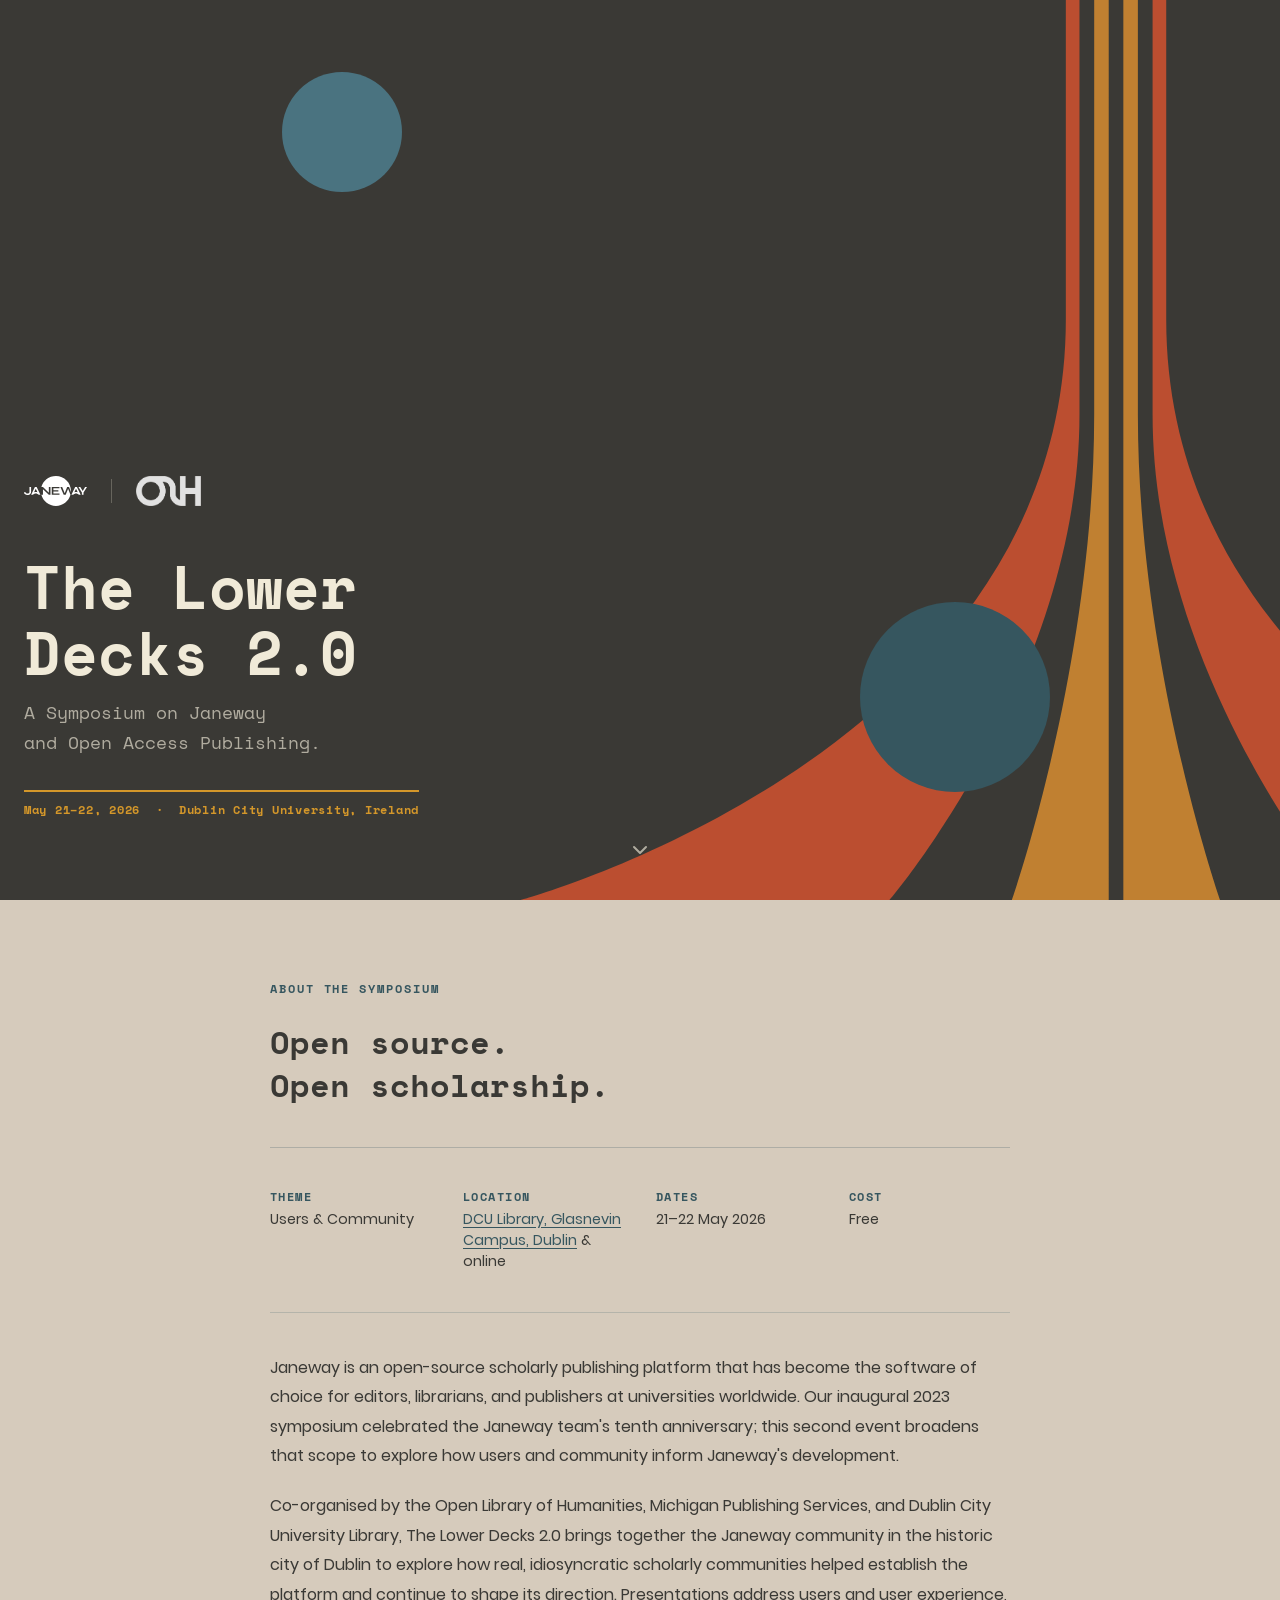
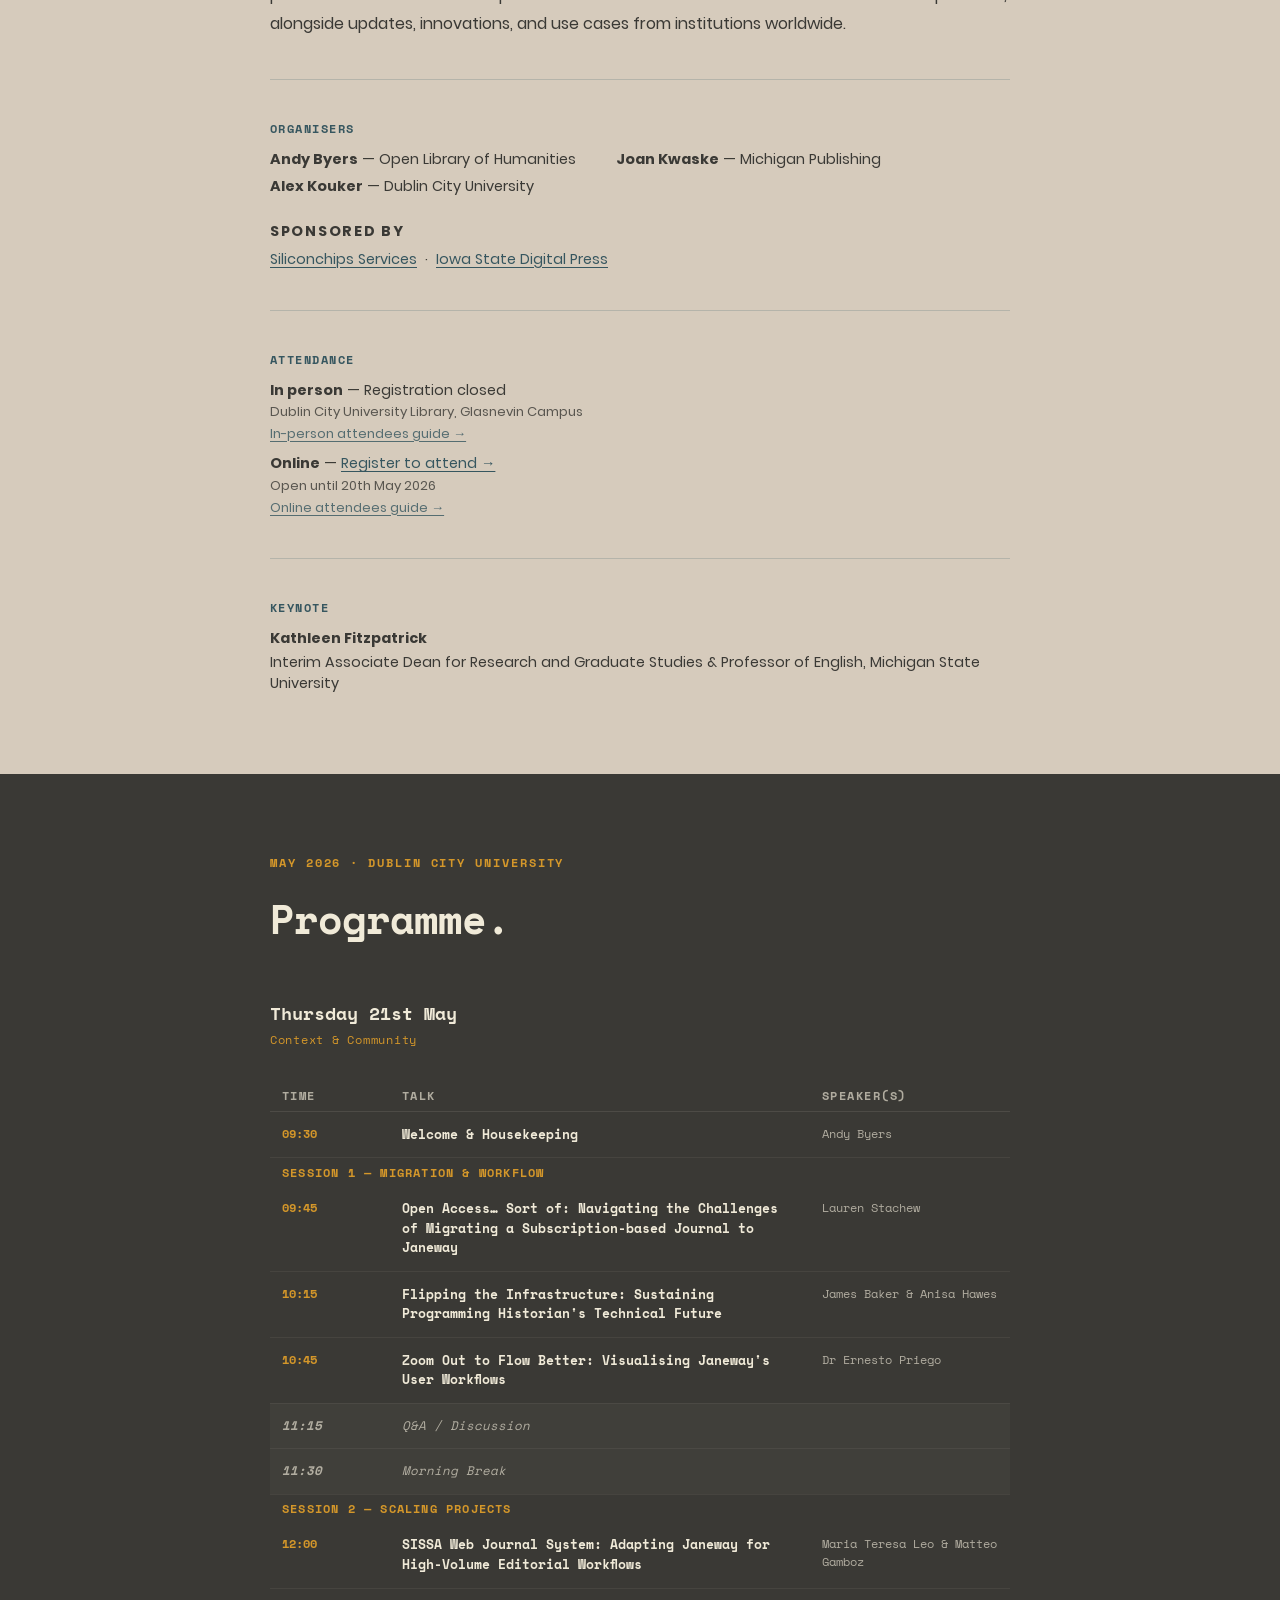
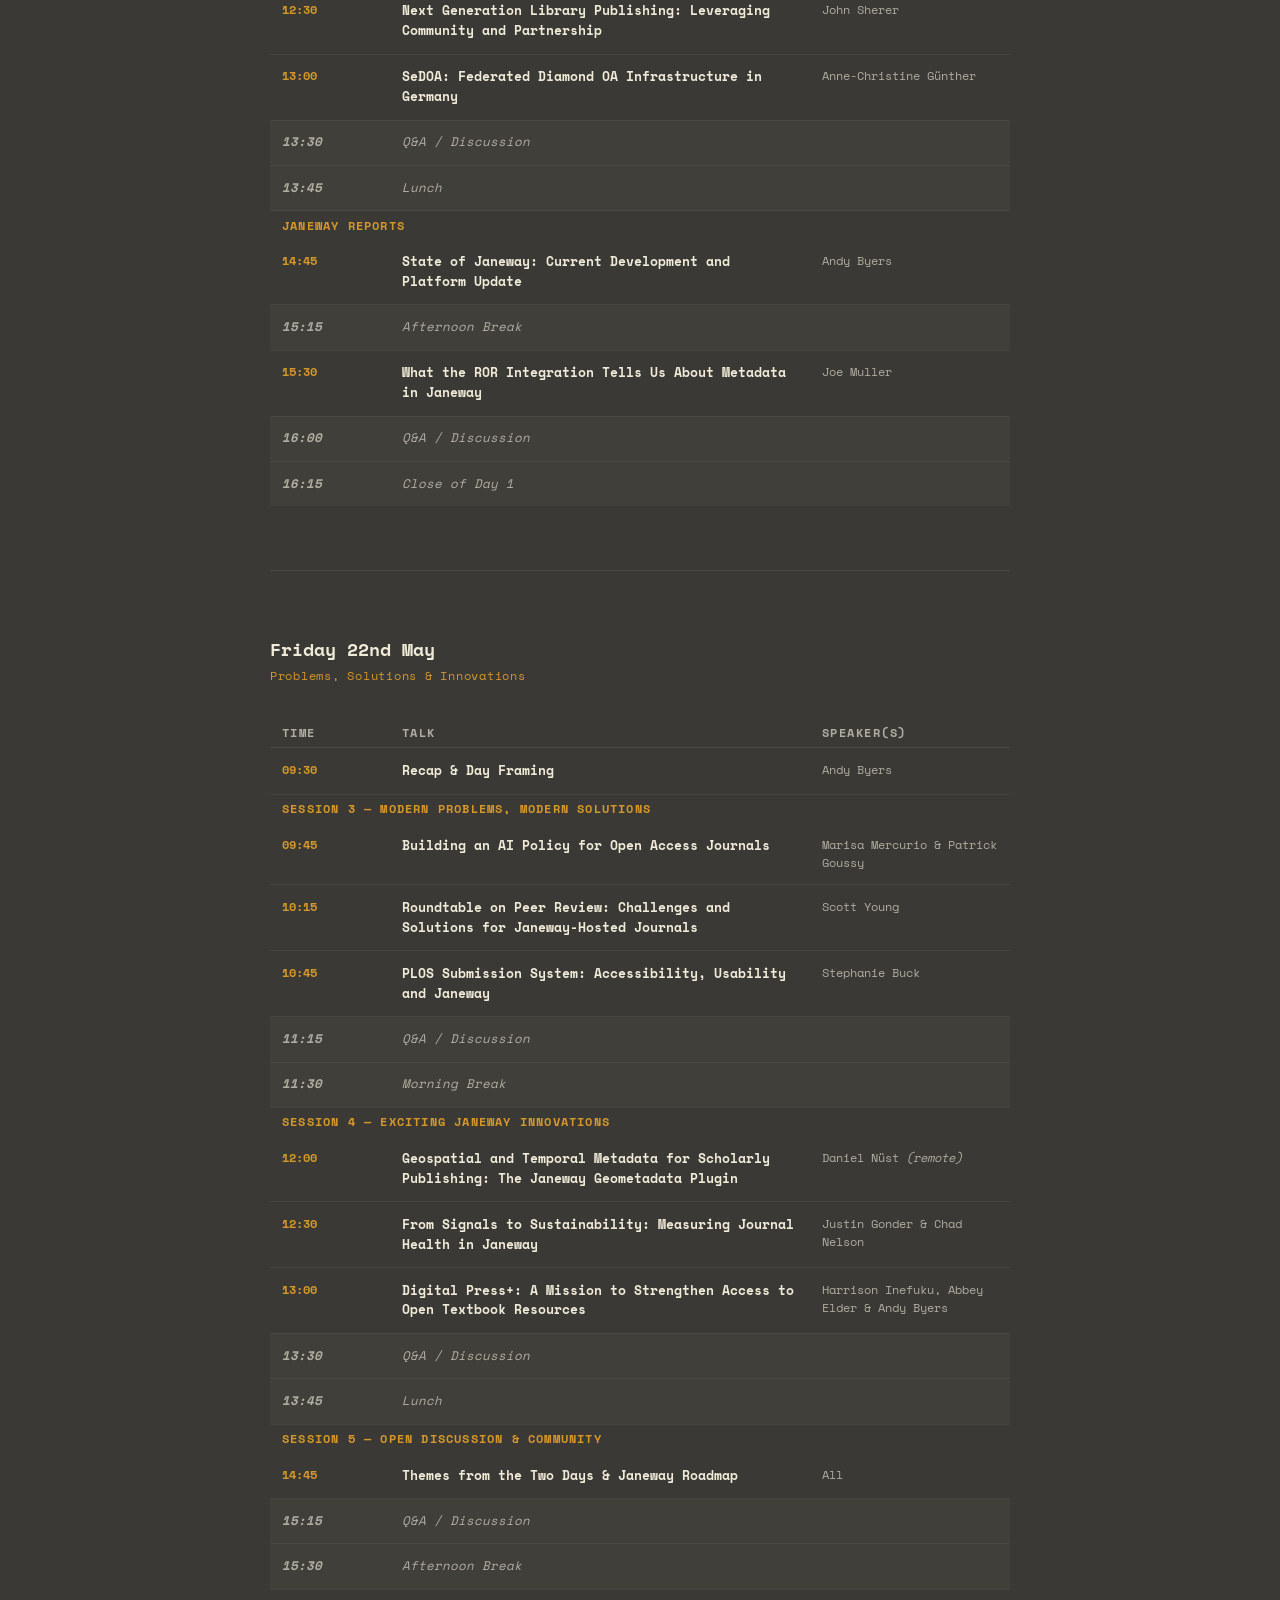
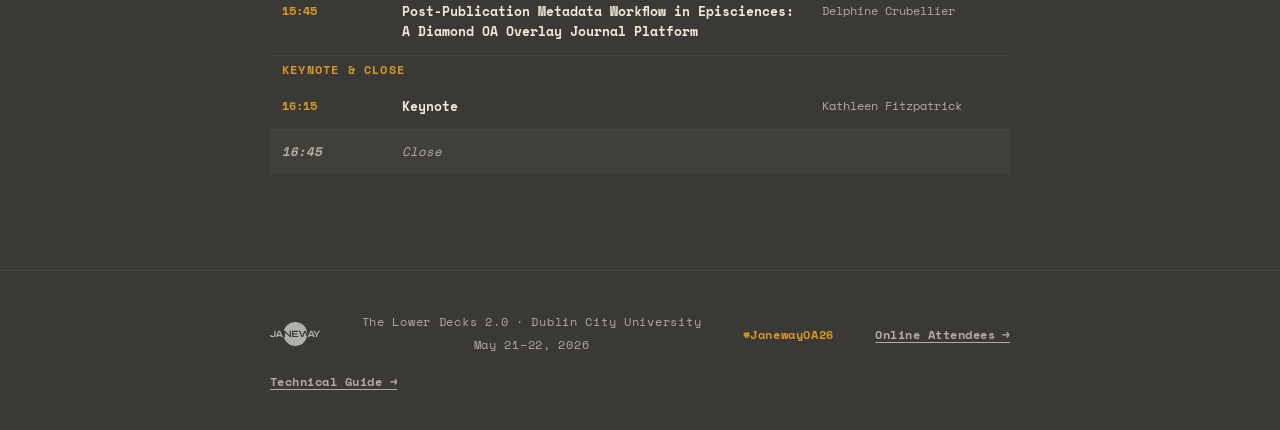
==== index.html @ a99ab9dc "Adds site" ====
<!DOCTYPE html>
<html lang="en">
<head>
  <meta charset="UTF-8">
  <meta name="viewport" content="width=device-width, initial-scale=1.0">
  <title>The Lower Decks 2.0 — A Symposium on Janeway and Open Access Publishing</title>
  <meta name="description" content="A two-day symposium on Janeway and Open Access Publishing at Dublin City University, May 21–22 2026.">
  <link rel="stylesheet" href="static/style.css">
</head>
<body>

<a href="#main" class="skip">Skip to main content</a>

<main id="main">

  <section class="hero" aria-labelledby="hero-title">

    <div class="hero-bg" aria-hidden="true">
      <img class="road" src="static/rainbow-road.svg" alt="">
      <div class="c1"></div>
      <div class="c2"></div>
    </div>

    <div class="hero-content">
      <div class="hero-logos">
        <img src="static/Janeway_RGB Logo - White.svg" alt="Janeway">
        <div class="hero-logos-sep" aria-hidden="true"></div>
        <img src="static/OLH_RGB Symbol - White.png" alt="Open Library of Humanities" class="hero-olh-logo">
      </div>
      <h1 id="hero-title">The Lower<br>Decks 2.0</h1>
      <p class="hero-sub">
        A Symposium on Janeway<br>
        and Open Access Publishing.
      </p>
      <p class="hero-date">
        May 21–22, 2026 &nbsp;·&nbsp; Dublin City University, Ireland
      </p>
    </div>
    <a href="#about" class="scroll-down" aria-label="Scroll down">
      <svg width="24" height="24" viewBox="0 0 24 24" fill="none" aria-hidden="true">
        <path d="M6 9l6 6 6-6" stroke="currentColor" stroke-width="2" stroke-linecap="round" stroke-linejoin="round"/>
      </svg>
    </a>
  </section>

  <section id="about" class="about" aria-labelledby="about-title">
    <div class="about-inner">
      <p class="section-label" aria-hidden="true">About the symposium</p>
      <h2 id="about-title" class="about-lede">
        Open source.<br>Open scholarship.
      </h2>

      <dl class="about-meta">
        <div class="about-meta-item">
          <dt>Theme</dt>
          <dd>Users &amp; Community</dd>
        </div>
        <div class="about-meta-item">
          <dt>Location</dt>
          <dd><a href="https://maps.app.goo.gl/iTMjwrUuxVxLgYqVA" target="_blank" rel="noopener noreferrer">DCU Library, Glasnevin Campus, Dublin</a> &amp; online</dd>
        </div>
        <div class="about-meta-item">
          <dt>Dates</dt>
          <dd>21–22 May 2026</dd>
        </div>
        <div class="about-meta-item">
          <dt>Cost</dt>
          <dd>Free</dd>
        </div>
      </dl>

      <div class="about-body">
        <p>Janeway is an open-source scholarly publishing platform that has become the software of choice for editors, librarians, and publishers at universities worldwide. Our inaugural 2023 symposium celebrated the Janeway team's tenth anniversary; this second event broadens that scope to explore how users and community inform Janeway's development.</p>
        <p>Co-organised by the Open Library of Humanities, Michigan Publishing Services, and Dublin City University Library, The Lower Decks 2.0 brings together the Janeway community in the historic city of Dublin to explore how real, idiosyncratic scholarly communities helped establish the platform and continue to shape its direction. Presentations address users and user experience, alongside updates, innovations, and use cases from institutions worldwide.</p>
      </div>

      <div class="about-organisers">
        <p class="about-organisers-label">Organisers</p>
        <ul>
          <li><strong>Andy Byers</strong> — Open Library of Humanities</li>
          <li><strong>Joan Kwaske</strong> — Michigan Publishing</li>
          <li><strong>Alex Kouker</strong> — Dublin City University</li>
        </ul>
      </div>

      <div class="about-sponsor">
        <p class="about-sponsor-label">Sponsored by</p>
        <p>
          <a href="https://www.siliconchips-services.com/" target="_blank" rel="noopener noreferrer">Siliconchips Services</a>
          &nbsp;·&nbsp;
          <a href="https://www.iastatedigitalpress.com/" target="_blank" rel="noopener noreferrer">Iowa State Digital Press</a>
        </p>
      </div>

      <div class="about-register">
        <p class="about-register-label">Attendance</p>
        <ul>
          <li>
            <strong>In person</strong> — Registration closed
            <span>Dublin City University Library, Glasnevin Campus</span>
            <span><a href="in-person-attendees.html">In-person attendees guide →</a></span>
          </li>
          <li>
            <strong>Online</strong> — <a href="https://forms.office.com/e/bLPrfwFKKk" target="_blank" rel="noopener noreferrer">Register to attend →</a>
            <span>Open until 20th May 2026</span>
            <span><a href="online-attendees.html">Online attendees guide →</a></span>
          </li>
        </ul>
      </div>

      <div class="about-keynote">
        <p class="about-keynote-label">Keynote</p>
        <p class="about-keynote-name">Kathleen Fitzpatrick</p>
        <p class="about-keynote-role">Interim Associate Dean for Research and Graduate Studies &amp; Professor of English, Michigan State University</p>
      </div>


    </div>
  </section>

<section id="programme" class="programme" aria-labelledby="prog-title">
    <div class="programme-inner">
      <p class="section-label">May 2026 · Dublin City University</p>
      <h2 id="prog-title">Programme.</h2>

      <div class="day">
        <h3>Thursday 21st May</h3>
        <p class="day-theme">Context &amp; Community</p>
        <div class="sched-scroll">
          <table class="sched" aria-label="Day 1 schedule">
            <colgroup>
              <col class="c-time">
              <col>
              <col class="c-speaker">
            </colgroup>
            <thead>
              <tr>
                <th scope="col">Time</th>
                <th scope="col">Talk</th>
                <th scope="col">Speaker(s)</th>
              </tr>
            </thead>
            <tbody>
              <tr>
                <td class="t">09:30</td>
                <td class="ev">Welcome &amp; Housekeeping</td>
                <td class="sp">Andy Byers</td>
              </tr>
              <tr class="session-hdr"><th scope="row" colspan="3">Session 1 — Migration &amp; Workflow</th></tr>
              <tr>
                <td class="t">09:45</td>
                <td class="ev">Open Access… Sort of: Navigating the Challenges of Migrating a Subscription-based Journal to Janeway</td>
                <td class="sp">Lauren Stachew</td>
              </tr>
              <tr>
                <td class="t">10:15</td>
                <td class="ev">Flipping the Infrastructure: Sustaining Programming Historian's Technical Future</td>
                <td class="sp">James Baker &amp; Anisa Hawes</td>
              </tr>
              <tr>
                <td class="t">10:45</td>
                <td class="ev">Zoom Out to Flow Better: Visualising Janeway's User Workflows</td>
                <td class="sp">Dr Ernesto Priego</td>
              </tr>
              <tr class="gap">
                <td class="t">11:15</td>
                <td>Q&amp;A / Discussion</td>
                <td></td>
              </tr>
              <tr class="gap">
                <td class="t">11:30</td>
                <td>Morning Break</td>
                <td></td>
              </tr>
              <tr class="session-hdr"><th scope="row" colspan="3">Session 2 — Scaling Projects</th></tr>
              <tr>
                <td class="t">12:00</td>
                <td class="ev">SISSA Web Journal System: Adapting Janeway for High-Volume Editorial Workflows</td>
                <td class="sp">Maria Teresa Leo &amp; Matteo Gamboz</td>
              </tr>
              <tr>
                <td class="t">12:30</td>
                <td class="ev">Next Generation Library Publishing: Leveraging Community and Partnership</td>
                <td class="sp">John Sherer</td>
              </tr>
              <tr>
                <td class="t">13:00</td>
                <td class="ev">SeDOA: Federated Diamond OA Infrastructure in Germany</td>
                <td class="sp">Anne-Christine Günther</td>
              </tr>
              <tr class="gap">
                <td class="t">13:30</td>
                <td>Q&amp;A / Discussion</td>
                <td></td>
              </tr>
              <tr class="gap">
                <td class="t">13:45</td>
                <td>Lunch</td>
                <td></td>
              </tr>
              <tr class="session-hdr"><th scope="row" colspan="3">Janeway Reports</th></tr>
              <tr>
                <td class="t">14:45</td>
                <td class="ev">State of Janeway: Current Development and Platform Update</td>
                <td class="sp">Andy Byers</td>
              </tr>
              <tr class="gap">
                <td class="t">15:15</td>
                <td>Afternoon Break</td>
                <td></td>
              </tr>
              <tr>
                <td class="t">15:30</td>
                <td class="ev">What the ROR Integration Tells Us About Metadata in Janeway</td>
                <td class="sp">Joe Muller</td>
              </tr>
              <tr class="gap">
                <td class="t">16:00</td>
                <td>Q&amp;A / Discussion</td>
                <td></td>
              </tr>
              <tr class="gap">
                <td class="t">16:15</td>
                <td>Close of Day 1</td>
                <td></td>
              </tr>
            </tbody>
          </table>
        </div>
      </div>

      <div class="day">
        <h3>Friday 22nd May</h3>
        <p class="day-theme">Problems, Solutions &amp; Innovations</p>
        <div class="sched-scroll">
          <table class="sched" aria-label="Day 2 schedule">
            <colgroup>
              <col class="c-time">
              <col>
              <col class="c-speaker">
            </colgroup>
            <thead>
              <tr>
                <th scope="col">Time</th>
                <th scope="col">Talk</th>
                <th scope="col">Speaker(s)</th>
              </tr>
            </thead>
            <tbody>
              <tr>
                <td class="t">09:30</td>
                <td class="ev">Recap &amp; Day Framing</td>
                <td class="sp">Andy Byers</td>
              </tr>
              <tr class="session-hdr"><th scope="row" colspan="3">Session 3 — Modern Problems, Modern Solutions</th></tr>
              <tr>
                <td class="t">09:45</td>
                <td class="ev">Building an AI Policy for Open Access Journals</td>
                <td class="sp">Marisa Mercurio &amp; Patrick Goussy</td>
              </tr>
              <tr>
                <td class="t">10:15</td>
                <td class="ev">Roundtable on Peer Review: Challenges and Solutions for Janeway-Hosted Journals</td>
                <td class="sp">Scott Young</td>
              </tr>
              <tr>
                <td class="t">10:45</td>
                <td class="ev">PLOS Submission System: Accessibility, Usability and Janeway</td>
                <td class="sp">Stephanie Buck</td>
              </tr>
              <tr class="gap">
                <td class="t">11:15</td>
                <td>Q&amp;A / Discussion</td>
                <td></td>
              </tr>
              <tr class="gap">
                <td class="t">11:30</td>
                <td>Morning Break</td>
                <td></td>
              </tr>
              <tr class="session-hdr"><th scope="row" colspan="3">Session 4 — Exciting Janeway Innovations</th></tr>
              <tr>
                <td class="t">12:00</td>
                <td class="ev">Geospatial and Temporal Metadata for Scholarly Publishing: The Janeway Geometadata Plugin</td>
                <td class="sp">Daniel Nüst <em aria-label="presenting remotely">(remote)</em></td>
              </tr>
              <tr>
                <td class="t">12:30</td>
                <td class="ev">From Signals to Sustainability: Measuring Journal Health in Janeway</td>
                <td class="sp">Justin Gonder &amp; Chad Nelson</td>
              </tr>
              <tr>
                <td class="t">13:00</td>
                <td class="ev">Digital Press+: A Mission to Strengthen Access to Open Textbook Resources</td>
                <td class="sp">Harrison Inefuku, Abbey Elder &amp; Andy Byers</td>
              </tr>
              <tr class="gap">
                <td class="t">13:30</td>
                <td>Q&amp;A / Discussion</td>
                <td></td>
              </tr>
              <tr class="gap">
                <td class="t">13:45</td>
                <td>Lunch</td>
                <td></td>
              </tr>
              <tr class="session-hdr"><th scope="row" colspan="3">Session 5 — Open Discussion &amp; Community</th></tr>
              <tr>
                <td class="t">14:45</td>
                <td class="ev">Themes from the Two Days &amp; Janeway Roadmap</td>
                <td class="sp">All</td>
              </tr>
              <tr class="gap">
                <td class="t">15:15</td>
                <td>Q&amp;A / Discussion</td>
                <td></td>
              </tr>
              <tr class="gap">
                <td class="t">15:30</td>
                <td>Afternoon Break</td>
                <td></td>
              </tr>
              <tr>
                <td class="t">15:45</td>
                <td class="ev">Post-Publication Metadata Workflow in Episciences: A Diamond OA Overlay Journal Platform</td>
                <td class="sp">Delphine Crubellier</td>
              </tr>
              <tr class="session-hdr"><th scope="row" colspan="3">Keynote &amp; Close</th></tr>
              <tr>
                <td class="t">16:15</td>
                <td class="ev">Keynote</td>
                <td class="sp">Kathleen Fitzpatrick</td>
              </tr>
              <tr class="gap">
                <td class="t">16:45</td>
                <td>Close</td>
                <td></td>
              </tr>
            </tbody>
          </table>
        </div>
      </div>

    </div>
  </section>

</main>

<footer class="footer">
  <div class="footer-inner">
    <img src="static/Janeway_RGB Logo - White.svg" alt="Janeway">
    <div class="footer-info">
      The Lower Decks 2.0 · Dublin City University<br>May 21–22, 2026
    </div>
    <div class="footer-tag">#JanewayOA26</div>
    <a href="online-attendees.html" class="footer-guide">Online Attendees →</a>
    <a href="technical-guide.html" class="footer-guide">Technical Guide →</a>
  </div>
</footer>

</body>
</html>
---- static/style.css ----
@font-face {
  font-family: 'Space Mono';
  src: url('space-mono-regular.ttf') format('truetype');
  font-weight: 400; font-display: swap;
}
@font-face {
  font-family: 'Space Mono';
  src: url('space-mono-bold.ttf') format('truetype');
  font-weight: 700; font-display: swap;
}
@font-face {
  font-family: 'Poppins';
  src: url('poppins-regular.ttf') format('truetype');
  font-weight: 400; font-display: swap;
}
@font-face {
  font-family: 'Poppins';
  src: url('poppins-bold.ttf') format('truetype');
  font-weight: 700; font-display: swap;
}

:root {
  --dark:    #3a3935;
  --sand:    #d6cbbc;
  --teal:    #36565f;
  --teal-md: #4a7380;
  --gold:    #d4972a;
  --white:   #f0ead8;
  --muted:   rgba(240,234,216,.65);
  --col:     740px;
}

*, *::before, *::after { box-sizing: border-box; margin: 0; padding: 0; }
html { scroll-behavior: smooth; }
@media (prefers-reduced-motion: reduce) { html { scroll-behavior: auto; } }

body {
  font-family: 'Space Mono', 'Courier New', monospace;
  background: var(--dark);
  color: var(--white);
}

.skip {
  position: absolute; top: -100%; left: 1rem; z-index: 999;
  padding: .5rem 1rem; background: var(--gold); color: var(--dark);
  font-size: .8rem; font-weight: 700; text-decoration: none;
  border-radius: 0 0 4px 4px;
}
.skip:focus { top: 0; }
:focus-visible { outline: 3px solid var(--gold); outline-offset: 3px; }


.hero {
  background: var(--dark);
  padding: 4rem 1.5rem 5rem;
  position: relative;
  overflow: hidden;
  min-height: 100svh;
  display: flex;
  flex-direction: column;
  justify-content: flex-end;
}

.hero-bg {
  position: absolute;
  inset: 0;
  pointer-events: none;
  overflow: hidden;
}
.hero-bg img.road {
  position: absolute;
  top: 0; left: 50%;
  transform: translateX(-10%);
  height: 100%; width: auto;
}
.hero-bg .c1 {
  position: absolute; border-radius: 50%;
  width: 120px; height: 120px;
  background: var(--teal-md);
  top: 8%; left: 22%;
}
.hero-bg .c2 {
  position: absolute; border-radius: 50%;
  width: 190px; height: 190px;
  background: var(--teal);
  bottom: 12%; right: 18%;
}

.hero-content {
  position: relative;
  z-index: 2;
  max-width: var(--col);
}

.hero-logos {
  display: flex;
  align-items: center;
  gap: 1.5rem;
  margin-bottom: 3rem;
}
.hero-logos img { height: 30px; }
.hero-logos-sep { width: 1px; height: 24px; background: rgba(240,234,216,.25); }
.hero-olh-logo { height: 28px; opacity: .85; }

h1 {
  font-size: clamp(2rem, 6vw, 3.75rem);
  font-weight: 700;
  line-height: 1.1;
  color: var(--white);
  margin-bottom: .75rem;
}

.hero-sub {
  font-size: clamp(.85rem, 2vw, 1.1rem);
  color: var(--muted);
  line-height: 1.7;
  margin-bottom: 2rem;
}

.hero-date {
  display: inline-block;
  font-size: .78rem;
  font-weight: 700;
  letter-spacing: .06em;
  color: var(--gold);
  border-top: 2px solid var(--gold);
  padding-top: .5rem;
}

.scroll-down {
  position: absolute;
  bottom: 2rem;
  left: 50%;
  transform: translateX(-50%);
  color: var(--muted);
  text-decoration: none;
  animation: bounce 2s ease-in-out infinite;
  z-index: 2;
}
.scroll-down:hover { color: var(--white); }

@keyframes bounce {
  0%, 100% { transform: translateX(-50%) translateY(0); }
  50%       { transform: translateX(-50%) translateY(6px); }
}

@media (prefers-reduced-motion: reduce) {
  .scroll-down { animation: none; }
}

.about {
  background: var(--sand);
  padding: 5rem 1.5rem;
}

.about-inner {
  max-width: var(--col);
  margin: 0 auto;
}

.section-label {
  font-size: .75rem;
  font-weight: 700;
  letter-spacing: .16em;
  text-transform: uppercase;
  color: var(--teal);
  margin-bottom: 1.5rem;
}

.about-lede {
  font-size: clamp(1.35rem, 3vw, 2rem);
  color: var(--dark);
  line-height: 1.35;
  margin-bottom: 2.5rem;
  border-bottom: 1px solid rgba(54,86,95,.25);
  padding-bottom: 2.5rem;
}

.about-body {
  font-family: 'Poppins', sans-serif;
  font-size: clamp(.9rem, 1.5vw, 1rem);
  color: var(--dark);
  line-height: 1.85;
}
.about-body p + p { margin-top: 1.25rem; }

.about-meta {
  display: grid;
  grid-template-columns: repeat(auto-fit, minmax(160px, 1fr));
  gap: .75rem 2rem;
  margin-bottom: 2.5rem;
  padding-bottom: 2.5rem;
  border-bottom: 1px solid rgba(54,86,95,.2);
}
.about-meta-item dt {
  font-size: .75rem;
  font-weight: 700;
  letter-spacing: .12em;
  text-transform: uppercase;
  color: var(--teal);
  margin-bottom: .2rem;
}
.about-meta-item dd {
  font-family: 'Poppins', sans-serif;
  font-size: .9rem;
  color: var(--dark);
}
.about-meta-item dd a {
  color: var(--teal);
  text-decoration: underline;
  text-underline-offset: 3px;
}
.about-meta-item dd a:hover { color: var(--dark); }

.about-organisers {
  margin-top: 2.5rem;
  padding-top: 2.5rem;
  border-top: 1px solid rgba(54,86,95,.2);
}
.about-organisers-label {
  font-size: .75rem;
  font-weight: 700;
  letter-spacing: .12em;
  text-transform: uppercase;
  color: var(--teal);
  margin-bottom: .75rem;
}
.about-organisers ul {
  list-style: none;
  display: flex;
  flex-wrap: wrap;
  gap: .4rem 2.5rem;
}
.about-organisers li {
  font-family: 'Poppins', sans-serif;
  font-size: .9rem;
  color: var(--dark);
}

.about-sponsor {
  margin-top: 1.5rem;
}
.about-sponsor-label {
  font-size: .75rem;
  font-weight: 700;
  letter-spacing: .12em;
  text-transform: uppercase;
  color: var(--teal);
  margin-bottom: .4rem;
}
.about-sponsor p {
  font-family: 'Poppins', sans-serif;
  font-size: .9rem;
  color: var(--dark);
}
.about-sponsor a {
  color: var(--teal);
  text-decoration: underline;
  text-underline-offset: 3px;
}
.about-sponsor a:hover { color: var(--dark); }

.about-register {
  margin-top: 2.5rem;
  padding-top: 2.5rem;
  border-top: 1px solid rgba(54,86,95,.2);
}
.about-register-label {
  font-size: .75rem;
  font-weight: 700;
  letter-spacing: .12em;
  text-transform: uppercase;
  color: var(--teal);
  margin-bottom: .75rem;
}
.about-register ul {
  list-style: none;
  display: flex;
  flex-direction: column;
  gap: .6rem;
}
.about-register li {
  font-family: 'Poppins', sans-serif;
  font-size: .9rem;
  color: var(--dark);
}
.about-register li span {
  display: block;
  font-size: .82rem;
  opacity: .8;
  margin-top: .1rem;
}
.about-register a {
  color: var(--teal);
  text-decoration: underline;
  text-underline-offset: 3px;
}
.about-register a:hover { color: var(--dark); }

.about-keynote {
  margin-top: 2.5rem;
  padding-top: 2.5rem;
  border-top: 1px solid rgba(54,86,95,.2);
}
.about-keynote-label {
  font-size: .75rem;
  font-weight: 700;
  letter-spacing: .12em;
  text-transform: uppercase;
  color: var(--teal);
  margin-bottom: .75rem;
}
.about-keynote-name {
  font-family: 'Poppins', sans-serif;
  font-size: .9rem;
  font-weight: 700;
  color: var(--dark);
  margin-bottom: .2rem;
}
.about-keynote-role {
  font-family: 'Poppins', sans-serif;
  font-size: .9rem;
  color: var(--dark);
}


.programme {
  background: var(--dark);
  padding: 5rem 1.5rem 6rem;
}

.programme-inner {
  max-width: var(--col);
  margin: 0 auto;
}

.programme-inner > .section-label { color: var(--gold); margin-bottom: 1.5rem; }

h2 {
  font-size: clamp(1.5rem, 4vw, 2.5rem);
  font-weight: 700;
  color: var(--white);
  line-height: 1.2;
  margin-bottom: 3.5rem;
}

.day + .day {
  margin-top: 4rem;
  padding-top: 4rem;
  border-top: 1px solid rgba(240,234,216,.1);
}

h3 {
  font-size: clamp(.95rem, 2vw, 1.15rem);
  font-weight: 700;
  color: var(--white);
  margin-bottom: .2rem;
}

.day-theme {
  font-size: .78rem;
  color: var(--gold);
  letter-spacing: .06em;
  margin-bottom: 2rem;
}

.sched-scroll { overflow-x: auto; -webkit-overflow-scrolling: touch; }

.sched {
  width: 100%;
  border-collapse: collapse;
  min-width: 480px;
}

.sched thead th {
  font-size: .75rem;
  font-weight: 700;
  letter-spacing: .12em;
  text-transform: uppercase;
  color: var(--muted);
  text-align: left;
  padding: .4rem .75rem;
  border-bottom: 1px solid rgba(240,234,216,.1);
}

.sched col.c-time    { width: 120px; }
.sched col.c-speaker { width: 200px; }

.sched td {
  padding: .8rem .75rem;
  font-size: .82rem;
  border-bottom: 1px solid rgba(240,234,216,.06);
  vertical-align: top;
  line-height: 1.5;
}
.sched tr:last-child td { border-bottom: none; }

.sched tr.session-hdr th {
  padding: .35rem .75rem;
  font-size: .75rem;
  font-weight: 700;
  letter-spacing: .1em;
  text-transform: uppercase;
  text-align: left;
  color: var(--gold);
  border-top: 1px solid rgba(212,151,42,.3);
  border-bottom: none;
}

.sched tr.gap td {
  background: rgba(240,234,216,.03);
  color: var(--muted);
  font-style: italic;
  font-size: .78rem;
}

td.t {
  font-size: .78rem;
  font-weight: 700;
  color: var(--gold);
  white-space: nowrap;
}

td.ev {
  color: var(--white);
  font-weight: 700;
}

td.sp {
  color: var(--muted);
  font-size: .75rem;
}

@media (max-width: 560px) {
  .sched col.c-speaker,
  .sched thead th:last-child,
  .sched td.sp { display: none; }
}

.footer {
  background: var(--dark);
  border-top: 1px solid rgba(240,234,216,.08);
  padding: 2.5rem 1.5rem;
}
.footer-inner {
  max-width: var(--col);
  margin: 0 auto;
  display: flex;
  align-items: center;
  justify-content: space-between;
  flex-wrap: wrap;
  gap: 1rem;
}
.footer-inner img { height: 24px; opacity: .6; }
.footer-info {
  font-size: .75rem;
  letter-spacing: .06em;
  color: var(--muted);
  line-height: 1.9;
  text-align: center;
}
.footer-tag {
  font-size: .75rem;
  font-weight: 700;
  color: var(--gold);
  letter-spacing: .05em;
}
.footer-guide {
  font-size: .75rem;
  font-weight: 700;
  color: var(--muted);
  text-decoration: underline;
  text-underline-offset: 3px;
  letter-spacing: .04em;
}
.footer-guide:hover { color: var(--white); }

/* ─── Technical Guide ─────────────────────────────────────── */

.guide-header {
  background: var(--dark);
  padding: 1.5rem;
  border-bottom: 1px solid rgba(240,234,216,.08);
}
.guide-header-inner {
  max-width: var(--col);
  margin: 0 auto;
  display: flex;
  align-items: center;
  justify-content: space-between;
  gap: 1rem;
}
.guide-header-back {
  font-size: .78rem;
  font-weight: 700;
  letter-spacing: .06em;
  color: var(--gold);
  text-decoration: none;
}
.guide-header-back:hover { color: var(--white); }
.guide-header-title {
  font-size: .78rem;
  color: var(--muted);
  letter-spacing: .05em;
}

.guide-hero {
  background: var(--dark);
  padding: 4rem 1.5rem 3rem;
  border-bottom: 1px solid rgba(240,234,216,.08);
}
.guide-hero-inner {
  max-width: var(--col);
  margin: 0 auto;
}
.guide-hero h1 {
  font-size: clamp(1.5rem, 4vw, 2.5rem);
  margin-bottom: .75rem;
}
.guide-hero-sub {
  font-family: 'Poppins', sans-serif;
  font-size: clamp(.9rem, 1.5vw, 1rem);
  color: var(--muted);
  line-height: 1.8;
  max-width: 560px;
}
.guide-hero-contact {
  margin-top: 1.5rem;
  padding-top: 1.5rem;
  border-top: 1px solid rgba(240,234,216,.1);
  font-size: .8rem;
  color: var(--muted);
}
.guide-hero-contact a {
  color: var(--gold);
  text-decoration: underline;
  text-underline-offset: 3px;
}
.guide-hero-contact a:hover { color: var(--white); }

.guide-nav {
  background: var(--teal);
  padding: 2rem 1.5rem;
}
.guide-nav-inner {
  max-width: var(--col);
  margin: 0 auto;
}
.guide-nav-label {
  font-size: .72rem;
  font-weight: 700;
  letter-spacing: .16em;
  text-transform: uppercase;
  color: rgba(240,234,216,.9);
  margin-bottom: .75rem;
}
.guide-nav ol {
  list-style: none;
  display: flex;
  flex-wrap: wrap;
  gap: .3rem 2rem;
  counter-reset: nav-counter;
}
.guide-nav li { counter-increment: nav-counter; }
.guide-nav li a {
  font-size: .82rem;
  color: var(--white);
  text-decoration: none;
  display: flex;
  align-items: baseline;
  gap: .4rem;
}
.guide-nav li a::before {
  content: counter(nav-counter, decimal-leading-zero);
  font-size: .68rem;
  color: rgba(240,234,216,.5);
  font-weight: 700;
}
.guide-nav li a:hover { color: var(--gold); }

.guide-body {
  background: var(--sand);
  padding: 0 1.5rem 5rem;
}
.guide-body-inner {
  max-width: var(--col);
  margin: 0 auto;
}

.guide-section {
  padding-top: 3.5rem;
  padding-bottom: 3.5rem;
  border-bottom: 1px solid rgba(54,86,95,.15);
}
.guide-section:last-child { border-bottom: none; }

.guide-section-label {
  font-size: .72rem;
  font-weight: 700;
  letter-spacing: .16em;
  text-transform: uppercase;
  color: var(--teal);
  margin-bottom: 1rem;
}
.guide-section h2 {
  font-size: clamp(1.15rem, 2.5vw, 1.5rem);
  color: var(--dark);
  margin-bottom: 1.25rem;
}
.guide-section p {
  font-family: 'Poppins', sans-serif;
  font-size: clamp(.88rem, 1.4vw, .97rem);
  color: var(--dark);
  line-height: 1.85;
}
.guide-section p + p { margin-top: 1rem; }
.guide-section ul {
  list-style: none;
  margin-top: 1rem;
}
.guide-section ul li {
  font-family: 'Poppins', sans-serif;
  font-size: clamp(.88rem, 1.4vw, .97rem);
  color: var(--dark);
  line-height: 1.75;
  padding-left: 1.25rem;
  position: relative;
  margin-bottom: .4rem;
}
.guide-section ul li::before {
  content: '›';
  position: absolute;
  left: 0;
  color: var(--teal);
  font-weight: 700;
}

.guide-two-col {
  display: grid;
  grid-template-columns: 1fr 1fr;
  gap: 1.5rem;
  margin-top: 1.5rem;
}
@media (max-width: 560px) {
  .guide-two-col { grid-template-columns: 1fr; }
}
.guide-card {
  background: rgba(54,86,95,.08);
  border: 1px solid rgba(54,86,95,.2);
  border-radius: 4px;
  padding: 1.25rem 1.25rem 1.5rem;
}
.guide-card-title {
  font-size: .72rem;
  font-weight: 700;
  letter-spacing: .14em;
  text-transform: uppercase;
  color: var(--teal);
  margin-bottom: .75rem;
}
.guide-card p {
  font-size: .88rem;
  line-height: 1.75;
}

.guide-img-row {
  display: grid;
  grid-template-columns: 1fr 1fr;
  gap: 1rem;
  margin-top: 1.5rem;
}
@media (max-width: 480px) {
  .guide-img-row { grid-template-columns: 1fr; }
}
.guide-img-single { margin-top: 1.5rem; }
.guide-img-row figure,
.guide-img-single figure { margin: 0; }
.guide-img-row img,
.guide-img-single img {
  width: 100%;
  height: auto;
  display: block;
  border-radius: 3px;
}
.guide-img-row figcaption,
.guide-img-single figcaption {
  font-family: 'Poppins', sans-serif;
  font-size: .75rem;
  color: rgba(58,57,53,.8);
  margin-top: .4rem;
  line-height: 1.5;
}

.guide-img-row--asymmetric {
  grid-template-columns: 1fr 2fr;
  margin-top: 1rem;
}

.guide-card p + p { margin-top: .75rem; }

.guide-section p a {
  color: var(--teal);
  text-decoration: underline;
  text-underline-offset: 3px;
}
.guide-section p a:hover { color: var(--dark); }

.guide-rota {
  margin-top: 2rem;
  border: 1px solid rgba(54,86,95,.2);
  border-radius: 4px;
  overflow: hidden;
}
.guide-rota-day {
  background: rgba(54,86,95,.08);
  padding: .6rem 1rem;
  font-size: .72rem;
  font-weight: 700;
  letter-spacing: .12em;
  text-transform: uppercase;
  color: var(--teal);
}
.guide-rota-row {
  display: flex;
  justify-content: space-between;
  align-items: center;
  padding: .55rem 1rem;
  border-top: 1px solid rgba(54,86,95,.1);
  gap: 1rem;
}
.guide-rota-time {
  font-size: .8rem;
  font-weight: 700;
  color: var(--dark);
  white-space: nowrap;
  min-width: 130px;
}
.guide-rota-name {
  font-family: 'Poppins', sans-serif;
  font-size: .88rem;
  color: var(--dark);
}

.guide-contacts {
  margin-top: 1.25rem;
  display: flex;
  flex-direction: column;
  gap: .75rem;
}
.guide-contact-item {
  font-family: 'Poppins', sans-serif;
  font-size: .9rem;
  color: var(--dark);
}
.guide-contact-item strong { display: block; }
.guide-contact-item a {
  color: var(--teal);
  text-decoration: underline;
  text-underline-offset: 3px;
}
.guide-contact-item a:hover { color: var(--dark); }

.guide-platforms {
  display: flex;
  flex-wrap: wrap;
  gap: .75rem;
  margin-top: 1.25rem;
}
.guide-platform {
  flex: 1 1 220px;
  background: rgba(54,86,95,.1);
  border: 1px solid rgba(54,86,95,.25);
  border-radius: 3px;
  padding: .5rem 1rem;
}
.guide-platform-name {
  font-size: .72rem;
  font-weight: 700;
  letter-spacing: .12em;
  text-transform: uppercase;
  color: var(--teal);
  margin-bottom: .2rem;
}
.guide-platform-desc {
  font-family: 'Poppins', sans-serif;
  font-size: .84rem;
  color: var(--dark);
  line-height: 1.5;
}
.guide-platform-links {
  font-family: 'Poppins', sans-serif;
  font-size: .82rem;
  color: var(--dark);
  line-height: 1.5;
  margin-top: .6rem;
  padding-left: 1.1rem;
}
ul.guide-platform-links { list-style: disc; }
ul.guide-platform-links li + li { margin-top: .35rem; }
p.guide-platform-links { padding-left: 0; }
.guide-platform-links a { color: var(--teal); text-decoration: underline; }
.guide-platform-links a:hover { color: var(--dark); }

.guide-section-gold { color: var(--gold); }
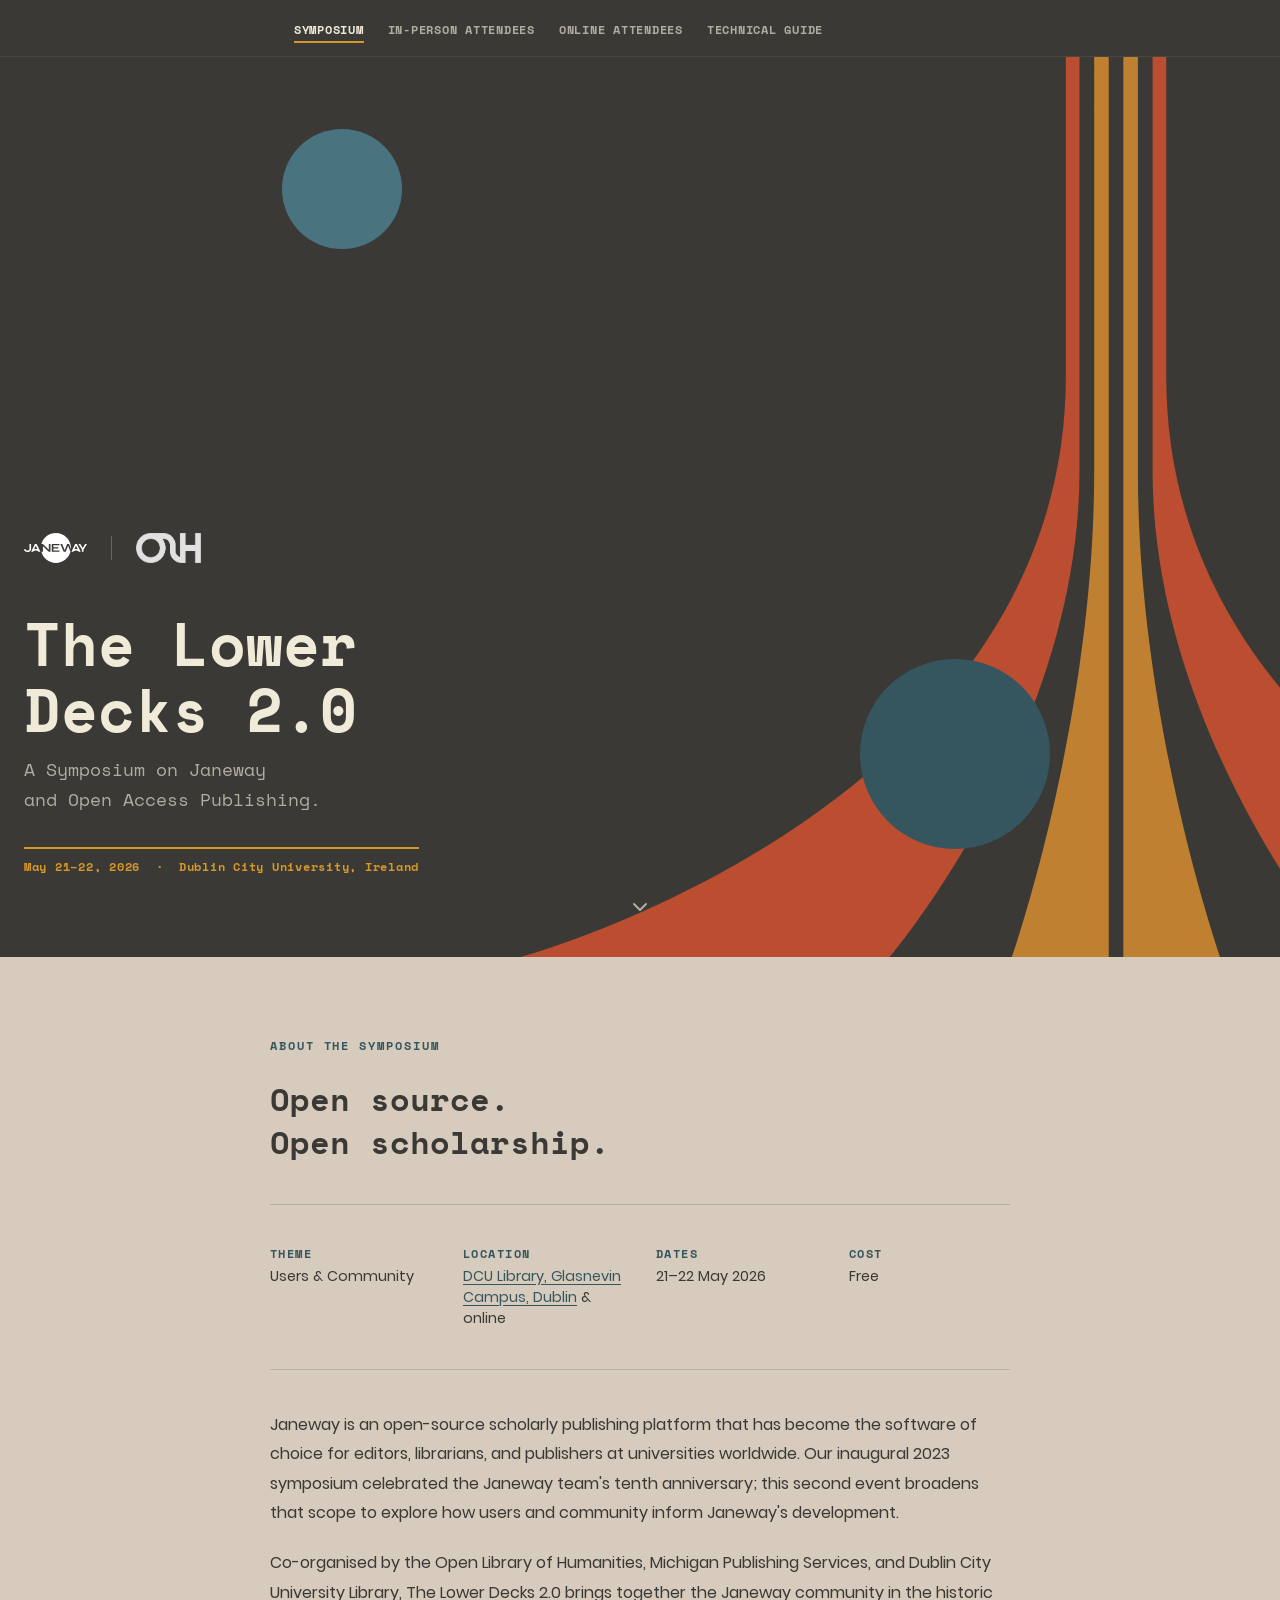
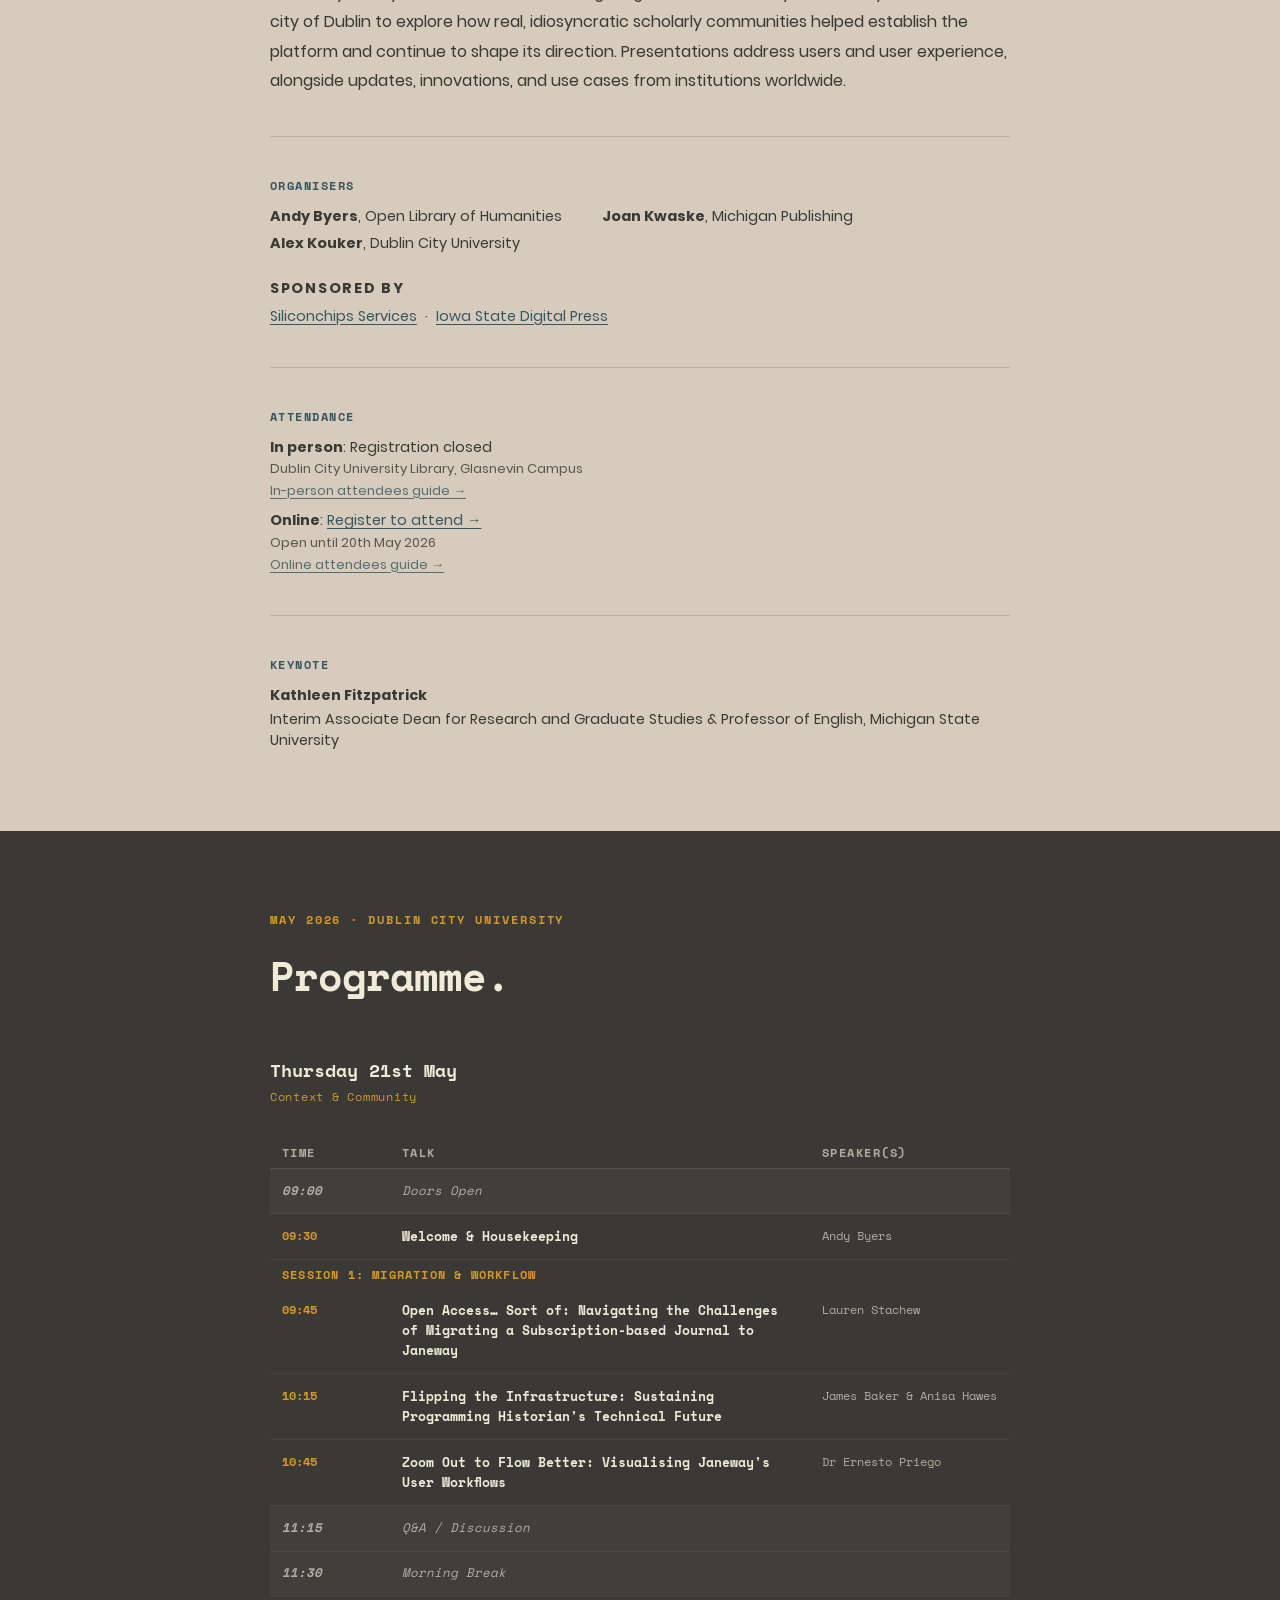
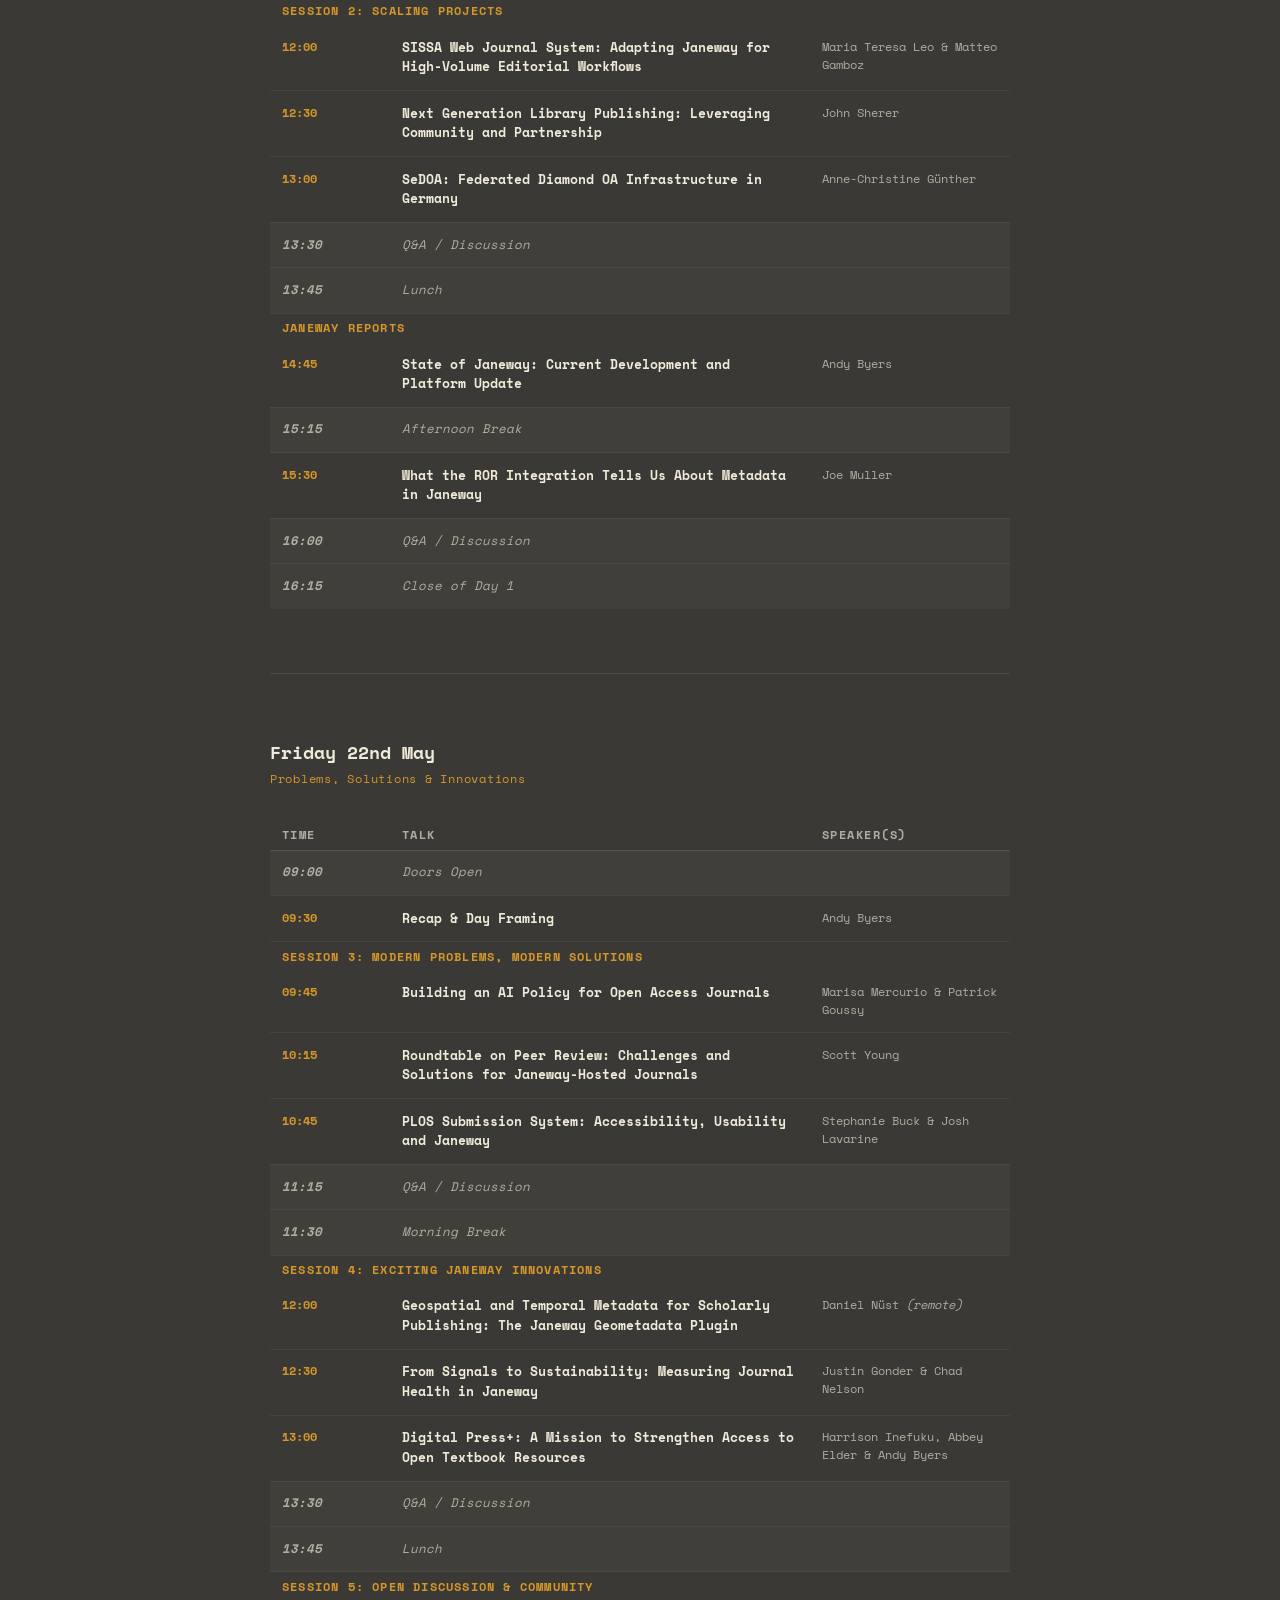
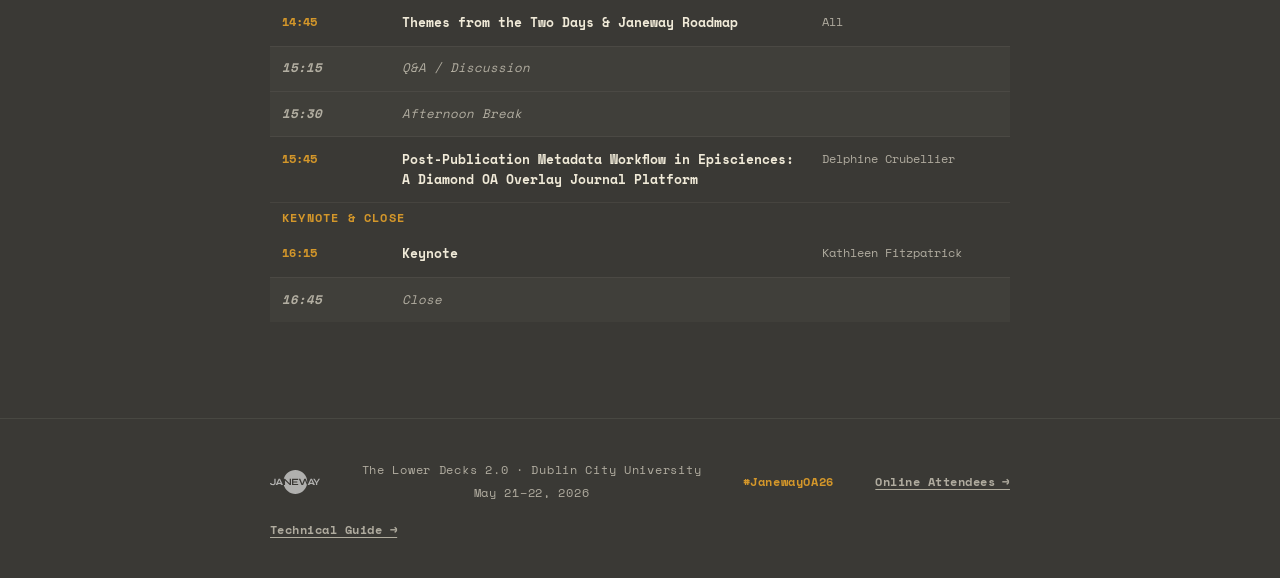
==== commit eb544e07: "feat: update attendee pages, add cross-page nav, tidy copy - Add 9:00 Doors Open to both days on the" ====
--- a/index.html
+++ b/index.html
@@ -3,13 +3,22 @@
 <head>
   <meta charset="UTF-8">
   <meta name="viewport" content="width=device-width, initial-scale=1.0">
-  <title>The Lower Decks 2.0 — A Symposium on Janeway and Open Access Publishing</title>
+  <title>The Lower Decks 2.0: A Symposium on Janeway and Open Access Publishing</title>
   <meta name="description" content="A two-day symposium on Janeway and Open Access Publishing at Dublin City University, May 21–22 2026.">
   <link rel="stylesheet" href="static/style.css">
 </head>
 <body>
 
 <a href="#main" class="skip">Skip to main content</a>
+
+<nav class="site-nav" aria-label="Site">
+  <ul class="site-nav-inner">
+    <li><a href="index.html" aria-current="page">Symposium</a></li>
+    <li><a href="in-person-attendees.html">In-Person Attendees</a></li>
+    <li><a href="online-attendees.html">Online Attendees</a></li>
+    <li><a href="technical-guide.html">Technical Guide</a></li>
+  </ul>
+</nav>
 
 <main id="main">
 
@@ -77,9 +86,9 @@
       <div class="about-organisers">
         <p class="about-organisers-label">Organisers</p>
         <ul>
-          <li><strong>Andy Byers</strong> — Open Library of Humanities</li>
-          <li><strong>Joan Kwaske</strong> — Michigan Publishing</li>
-          <li><strong>Alex Kouker</strong> — Dublin City University</li>
+          <li><strong>Andy Byers</strong>, Open Library of Humanities</li>
+          <li><strong>Joan Kwaske</strong>, Michigan Publishing</li>
+          <li><strong>Alex Kouker</strong>, Dublin City University</li>
         </ul>
       </div>
 
@@ -96,12 +105,12 @@
         <p class="about-register-label">Attendance</p>
         <ul>
           <li>
-            <strong>In person</strong> — Registration closed
+            <strong>In person</strong>: Registration closed
             <span>Dublin City University Library, Glasnevin Campus</span>
             <span><a href="in-person-attendees.html">In-person attendees guide →</a></span>
           </li>
           <li>
-            <strong>Online</strong> — <a href="https://forms.office.com/e/bLPrfwFKKk" target="_blank" rel="noopener noreferrer">Register to attend →</a>
+            <strong>Online</strong>: <a href="https://forms.office.com/e/bLPrfwFKKk" target="_blank" rel="noopener noreferrer">Register to attend →</a>
             <span>Open until 20th May 2026</span>
             <span><a href="online-attendees.html">Online attendees guide →</a></span>
           </li>
@@ -141,12 +150,17 @@
               </tr>
             </thead>
             <tbody>
+              <tr class="gap">
+                <td class="t">09:00</td>
+                <td>Doors Open</td>
+                <td></td>
+              </tr>
               <tr>
                 <td class="t">09:30</td>
                 <td class="ev">Welcome &amp; Housekeeping</td>
                 <td class="sp">Andy Byers</td>
               </tr>
-              <tr class="session-hdr"><th scope="row" colspan="3">Session 1 — Migration &amp; Workflow</th></tr>
+              <tr class="session-hdr"><th scope="row" colspan="3">Session 1: Migration &amp; Workflow</th></tr>
               <tr>
                 <td class="t">09:45</td>
                 <td class="ev">Open Access… Sort of: Navigating the Challenges of Migrating a Subscription-based Journal to Janeway</td>
@@ -172,7 +186,7 @@
                 <td>Morning Break</td>
                 <td></td>
               </tr>
-              <tr class="session-hdr"><th scope="row" colspan="3">Session 2 — Scaling Projects</th></tr>
+              <tr class="session-hdr"><th scope="row" colspan="3">Session 2: Scaling Projects</th></tr>
               <tr>
                 <td class="t">12:00</td>
                 <td class="ev">SISSA Web Journal System: Adapting Janeway for High-Volume Editorial Workflows</td>
@@ -247,12 +261,17 @@
               </tr>
             </thead>
             <tbody>
+              <tr class="gap">
+                <td class="t">09:00</td>
+                <td>Doors Open</td>
+                <td></td>
+              </tr>
               <tr>
                 <td class="t">09:30</td>
                 <td class="ev">Recap &amp; Day Framing</td>
                 <td class="sp">Andy Byers</td>
               </tr>
-              <tr class="session-hdr"><th scope="row" colspan="3">Session 3 — Modern Problems, Modern Solutions</th></tr>
+              <tr class="session-hdr"><th scope="row" colspan="3">Session 3: Modern Problems, Modern Solutions</th></tr>
               <tr>
                 <td class="t">09:45</td>
                 <td class="ev">Building an AI Policy for Open Access Journals</td>
@@ -266,7 +285,7 @@
               <tr>
                 <td class="t">10:45</td>
                 <td class="ev">PLOS Submission System: Accessibility, Usability and Janeway</td>
-                <td class="sp">Stephanie Buck</td>
+                <td class="sp">Stephanie Buck &amp; Josh Lavarine</td>
               </tr>
               <tr class="gap">
                 <td class="t">11:15</td>
@@ -278,7 +297,7 @@
                 <td>Morning Break</td>
                 <td></td>
               </tr>
-              <tr class="session-hdr"><th scope="row" colspan="3">Session 4 — Exciting Janeway Innovations</th></tr>
+              <tr class="session-hdr"><th scope="row" colspan="3">Session 4: Exciting Janeway Innovations</th></tr>
               <tr>
                 <td class="t">12:00</td>
                 <td class="ev">Geospatial and Temporal Metadata for Scholarly Publishing: The Janeway Geometadata Plugin</td>
@@ -304,7 +323,7 @@
                 <td>Lunch</td>
                 <td></td>
               </tr>
-              <tr class="session-hdr"><th scope="row" colspan="3">Session 5 — Open Discussion &amp; Community</th></tr>
+              <tr class="session-hdr"><th scope="row" colspan="3">Session 5: Open Discussion &amp; Community</th></tr>
               <tr>
                 <td class="t">14:45</td>
                 <td class="ev">Themes from the Two Days &amp; Janeway Roadmap</td>
--- a/static/style.css
+++ b/static/style.css
@@ -50,6 +50,39 @@
 :focus-visible { outline: 3px solid var(--gold); outline-offset: 3px; }
 
 
+.site-nav {
+  background: var(--dark);
+  border-bottom: 1px solid rgba(240,234,216,.08);
+  position: sticky;
+  top: 0;
+  z-index: 20;
+}
+.site-nav-inner {
+  max-width: var(--col);
+  margin: 0 auto;
+  list-style: none;
+  display: flex;
+  flex-wrap: wrap;
+  gap: 1.5rem;
+  padding: 1rem 1.5rem;
+}
+.site-nav-inner a {
+  font-size: .78rem;
+  font-weight: 700;
+  letter-spacing: .06em;
+  text-transform: uppercase;
+  color: var(--muted);
+  text-decoration: none;
+}
+.site-nav-inner a:hover,
+.site-nav-inner a:focus { color: var(--gold); }
+.site-nav-inner a[aria-current="page"] {
+  color: var(--white);
+  border-bottom: 2px solid var(--gold);
+  padding-bottom: 2px;
+}
+
+
 .hero {
   background: var(--dark);
   padding: 4rem 1.5rem 5rem;
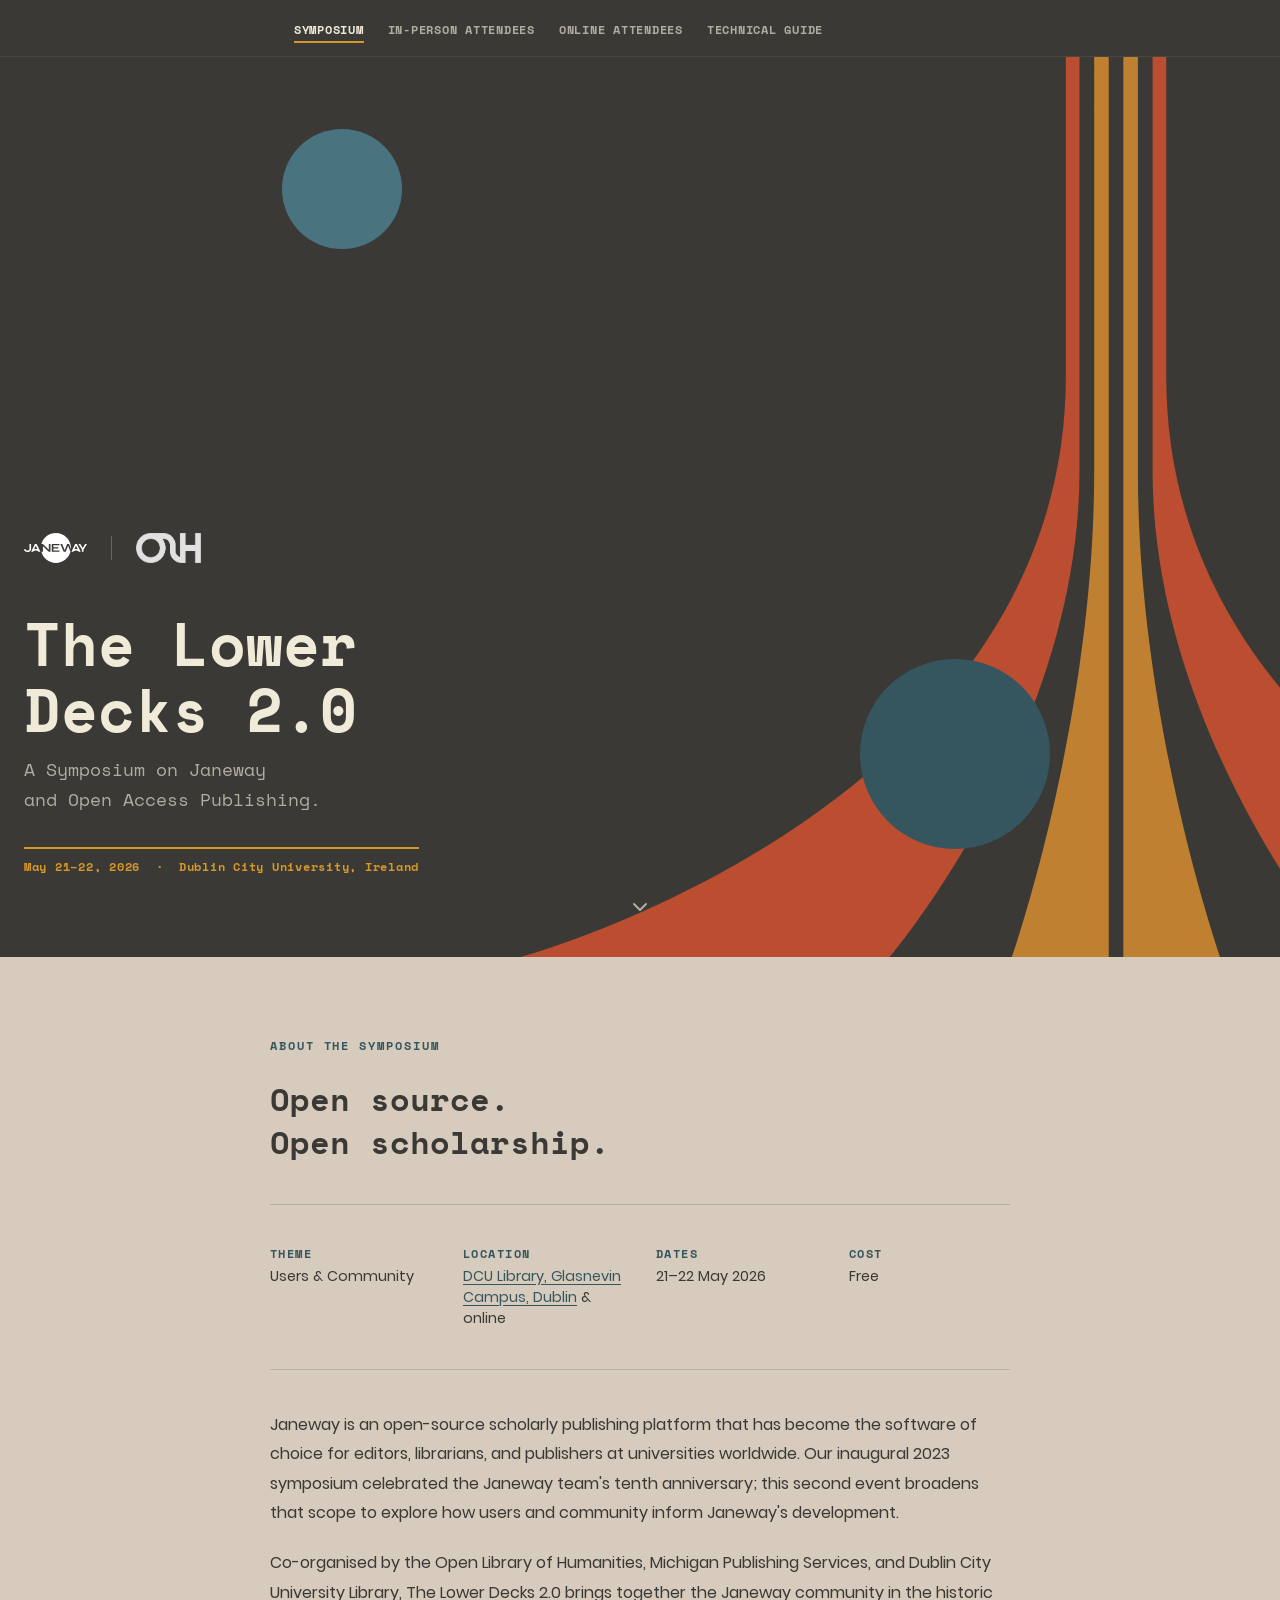
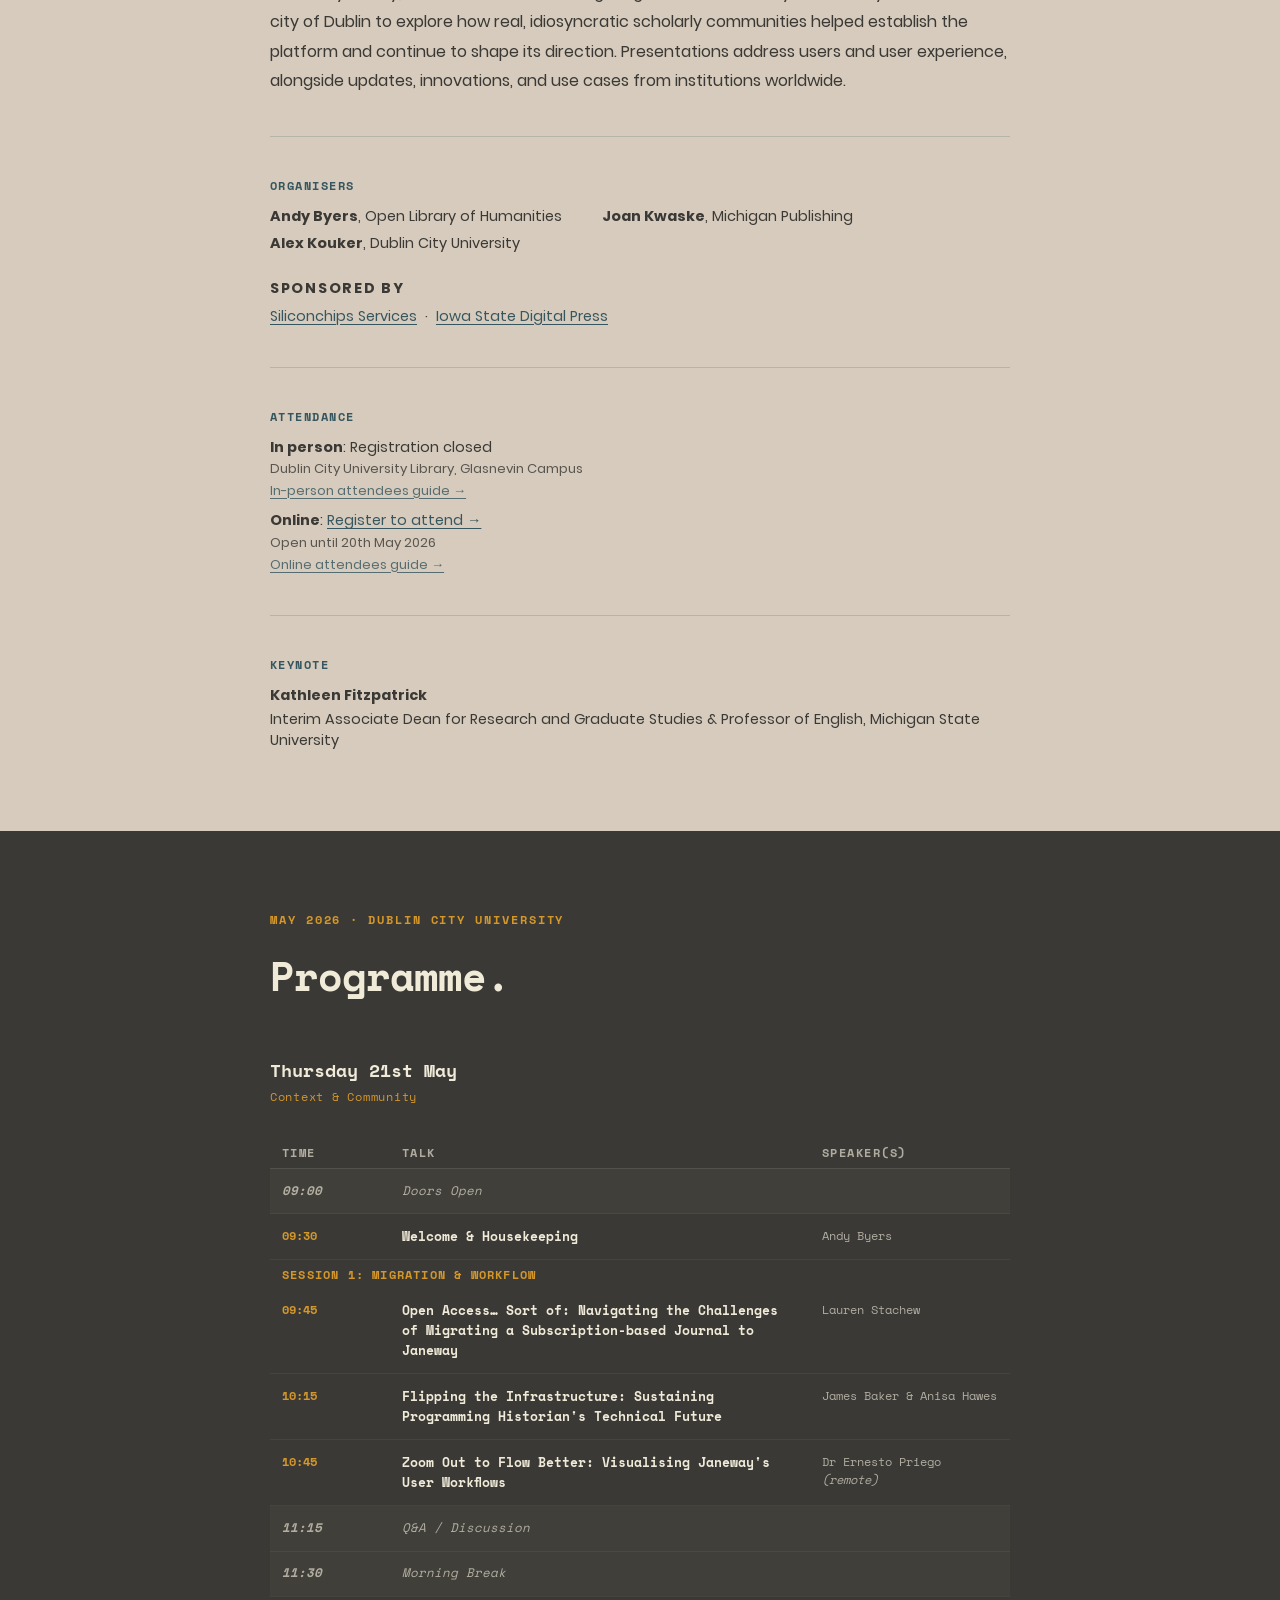
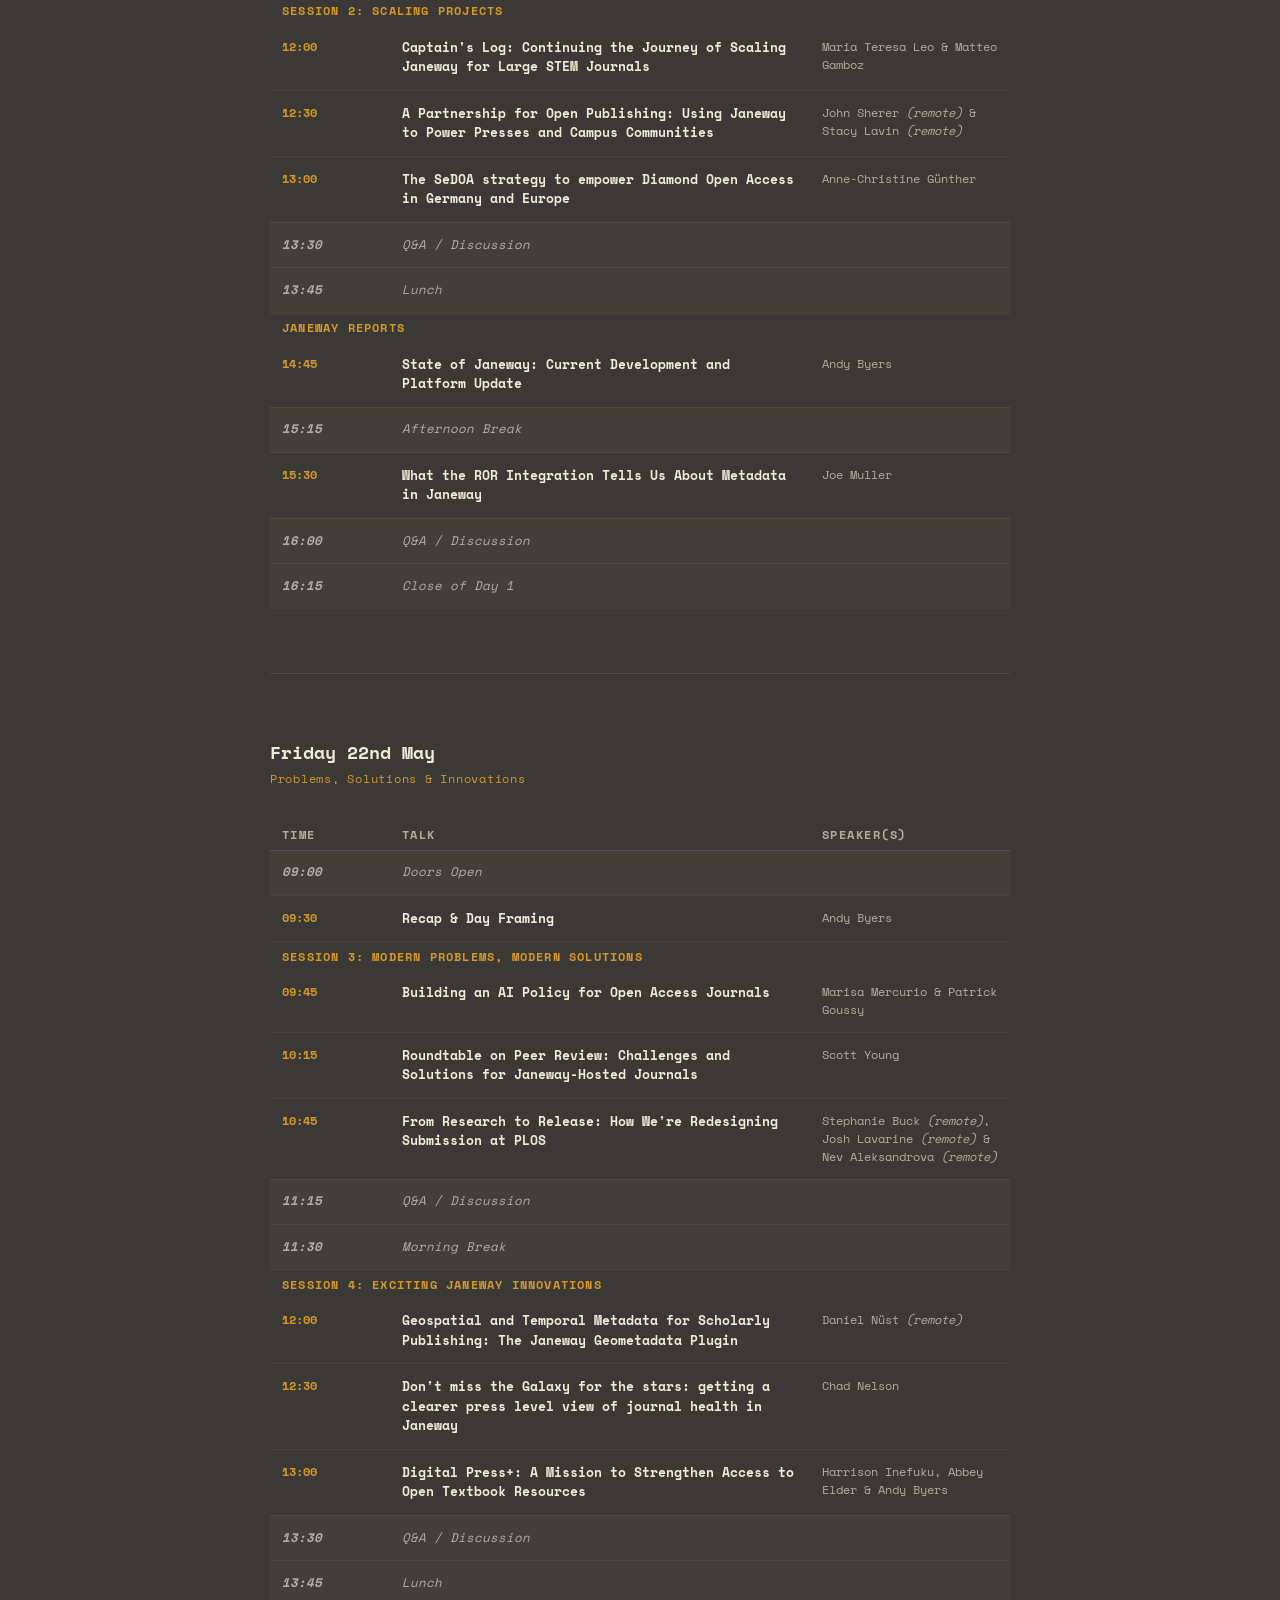
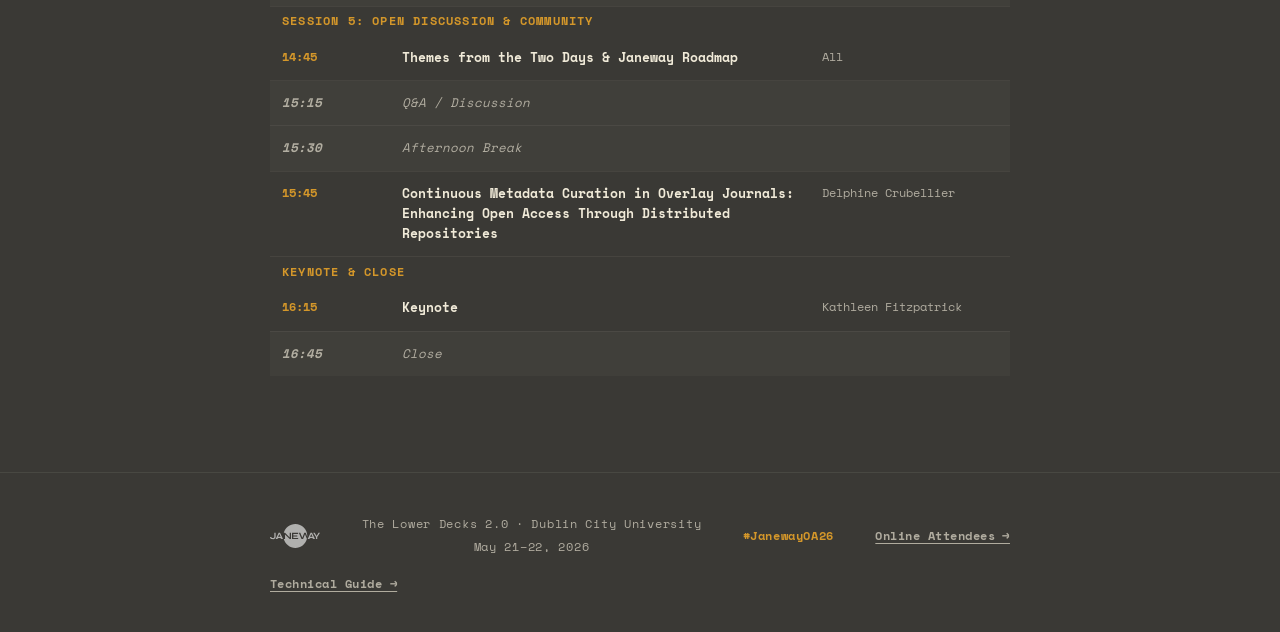
==== commit 467f3749: "feat: update programme titles, speakers, and remote tags" ====
--- a/index.html
+++ b/index.html
@@ -174,7 +174,7 @@
               <tr>
                 <td class="t">10:45</td>
                 <td class="ev">Zoom Out to Flow Better: Visualising Janeway's User Workflows</td>
-                <td class="sp">Dr Ernesto Priego</td>
+                <td class="sp">Dr Ernesto Priego <em aria-label="presenting remotely">(remote)</em></td>
               </tr>
               <tr class="gap">
                 <td class="t">11:15</td>
@@ -189,17 +189,17 @@
               <tr class="session-hdr"><th scope="row" colspan="3">Session 2: Scaling Projects</th></tr>
               <tr>
                 <td class="t">12:00</td>
-                <td class="ev">SISSA Web Journal System: Adapting Janeway for High-Volume Editorial Workflows</td>
+                <td class="ev">Captain's Log: Continuing the Journey of Scaling Janeway for Large STEM Journals</td>
                 <td class="sp">Maria Teresa Leo &amp; Matteo Gamboz</td>
               </tr>
               <tr>
                 <td class="t">12:30</td>
-                <td class="ev">Next Generation Library Publishing: Leveraging Community and Partnership</td>
-                <td class="sp">John Sherer</td>
+                <td class="ev">A Partnership for Open Publishing: Using Janeway to Power Presses and Campus Communities</td>
+                <td class="sp">John Sherer <em aria-label="presenting remotely">(remote)</em> &amp; Stacy Lavin <em aria-label="presenting remotely">(remote)</em></td>
               </tr>
               <tr>
                 <td class="t">13:00</td>
-                <td class="ev">SeDOA: Federated Diamond OA Infrastructure in Germany</td>
+                <td class="ev">The SeDOA strategy to empower Diamond Open Access in Germany and Europe</td>
                 <td class="sp">Anne-Christine Günther</td>
               </tr>
               <tr class="gap">
@@ -284,8 +284,8 @@
               </tr>
               <tr>
                 <td class="t">10:45</td>
-                <td class="ev">PLOS Submission System: Accessibility, Usability and Janeway</td>
-                <td class="sp">Stephanie Buck &amp; Josh Lavarine</td>
+                <td class="ev">From Research to Release: How We're Redesigning Submission at PLOS</td>
+                <td class="sp">Stephanie Buck <em aria-label="presenting remotely">(remote)</em>, Josh Lavarine <em aria-label="presenting remotely">(remote)</em> &amp; Nev Aleksandrova <em aria-label="presenting remotely">(remote)</em></td>
               </tr>
               <tr class="gap">
                 <td class="t">11:15</td>
@@ -305,8 +305,8 @@
               </tr>
               <tr>
                 <td class="t">12:30</td>
-                <td class="ev">From Signals to Sustainability: Measuring Journal Health in Janeway</td>
-                <td class="sp">Justin Gonder &amp; Chad Nelson</td>
+                <td class="ev">Don't miss the Galaxy for the stars: getting a clearer press level view of journal health in Janeway</td>
+                <td class="sp">Chad Nelson</td>
               </tr>
               <tr>
                 <td class="t">13:00</td>
@@ -341,7 +341,7 @@
               </tr>
               <tr>
                 <td class="t">15:45</td>
-                <td class="ev">Post-Publication Metadata Workflow in Episciences: A Diamond OA Overlay Journal Platform</td>
+                <td class="ev">Continuous Metadata Curation in Overlay Journals: Enhancing Open Access Through Distributed Repositories</td>
                 <td class="sp">Delphine Crubellier</td>
               </tr>
               <tr class="session-hdr"><th scope="row" colspan="3">Keynote &amp; Close</th></tr>
